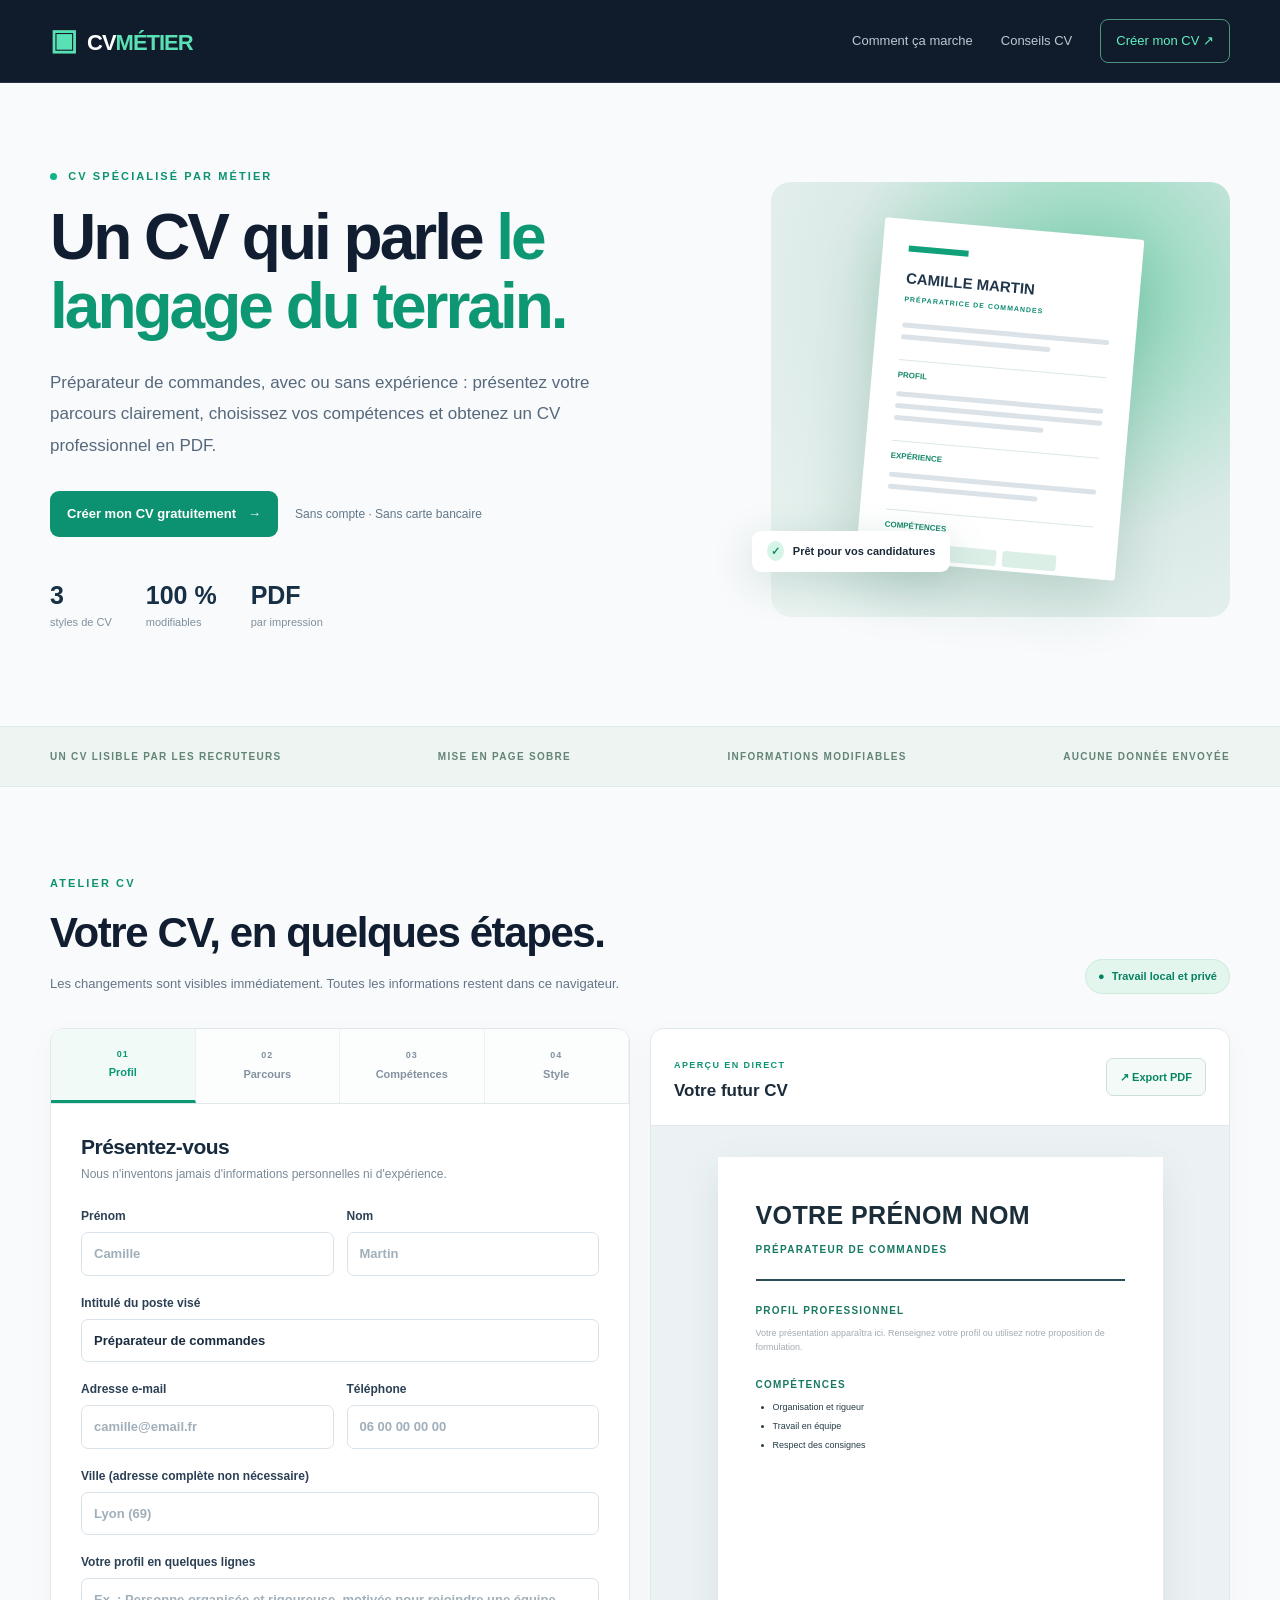
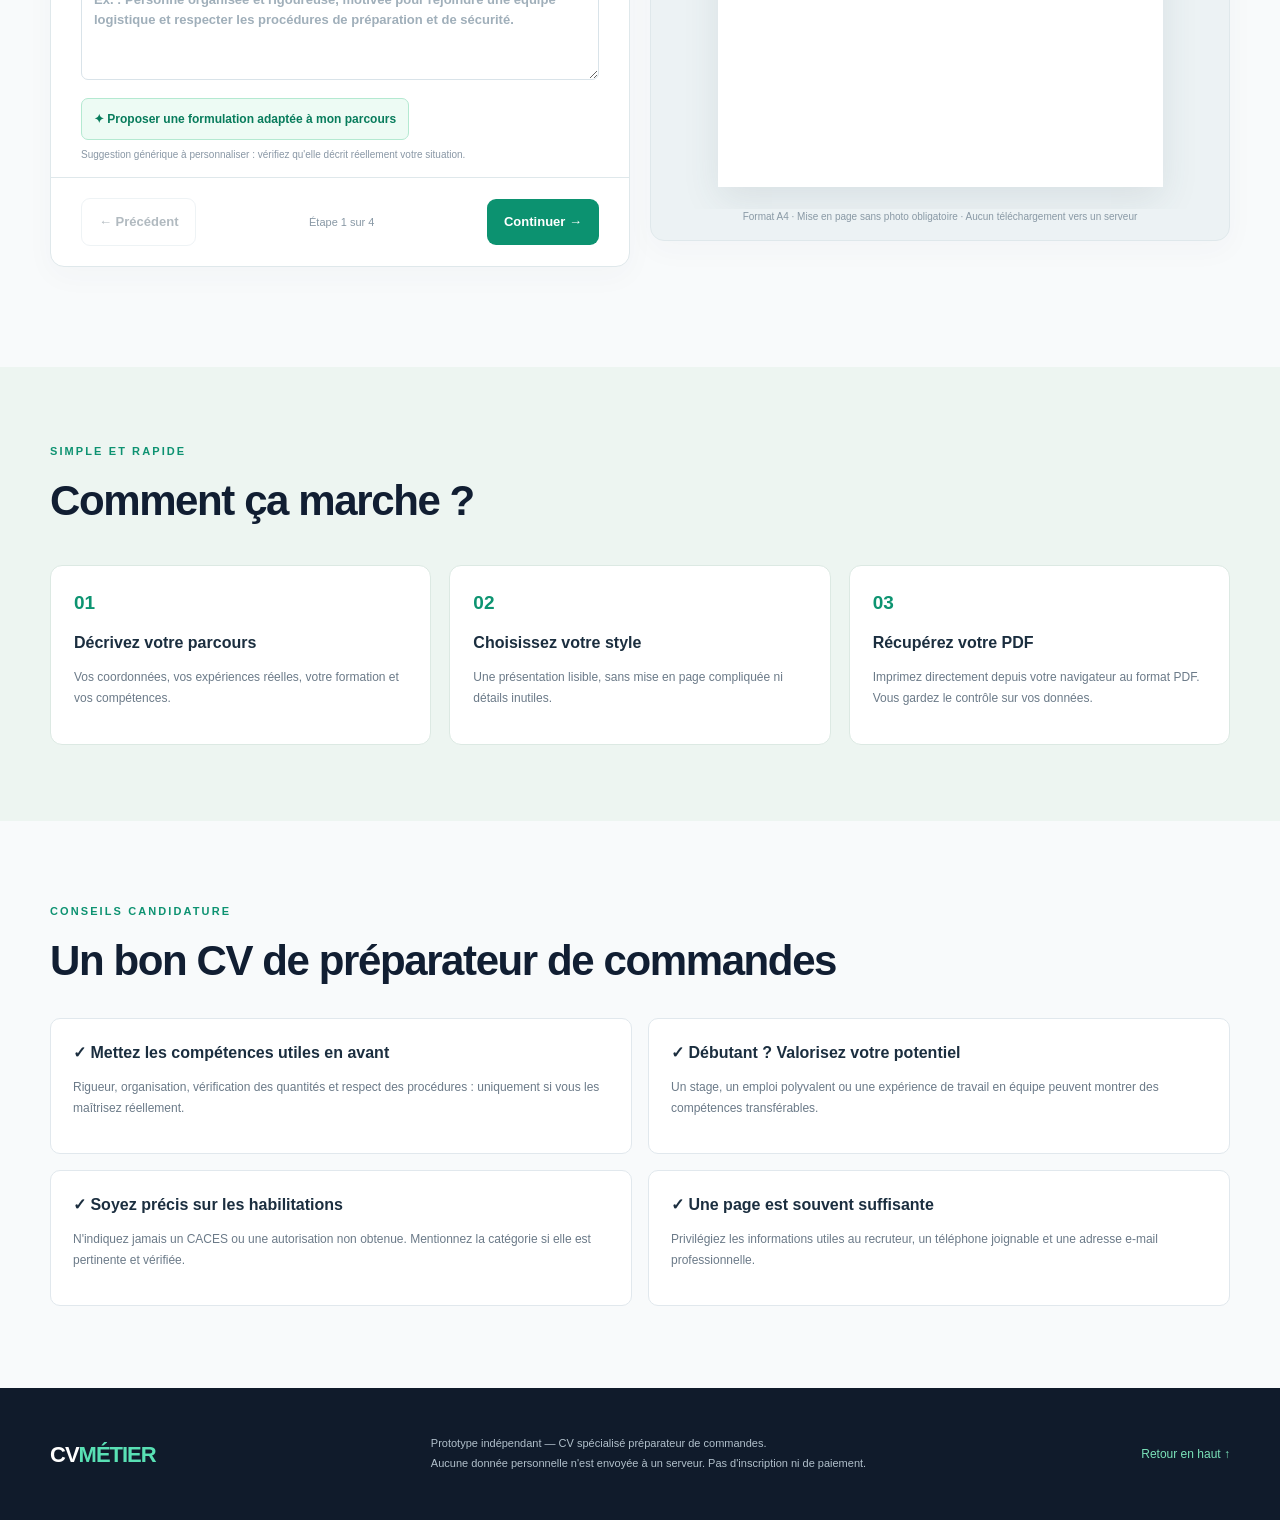
==== index.html @ 4ca2a1b6 "Add files via upload" ====
<!doctype html>
<html lang="fr">
<head>
  <meta charset="UTF-8" />
  <meta name="viewport" content="width=device-width, initial-scale=1" />
  <meta name="theme-color" content="#0b1423" />
  <meta name="description" content="CV MÉTIER : créez un CV de préparateur ou préparatrice de commandes, avec ou sans expérience, et exportez-le en PDF sans inscription." />
  <title>CV MÉTIER — CV préparateur de commandes gratuit</title>
  <link rel="stylesheet" href="./styles.css" />
  <script src="./app.js" defer></script>
</head>
<body>
  <a class="skip" href="#editeur">Aller au formulaire</a>
  <header class="header"><div class="shell header-inner"><a class="brand" href="#accueil"><span class="brand-symbol">▣</span>CV<span>MÉTIER</span></a><nav><a href="#comment">Comment ça marche</a><a href="#conseils">Conseils CV</a><a class="nav-action" href="#editeur">Créer mon CV <span aria-hidden="true">↗</span></a></nav></div></header>
  <main>
    <section class="hero shell" id="accueil"><div class="hero-copy"><div class="eyebrow"><span class="dot"></span> CV SPÉCIALISÉ PAR MÉTIER</div><h1>Un CV qui parle <em>le langage du terrain.</em></h1><p>Préparateur de commandes, avec ou sans expérience : présentez votre parcours clairement, choisissez vos compétences et obtenez un CV professionnel en PDF.</p><div class="hero-cta"><a class="primary-button" href="#editeur">Créer mon CV gratuitement <span aria-hidden="true">→</span></a><span>Sans compte · Sans carte bancaire</span></div><div class="hero-stats"><div><strong>3</strong><small>styles de CV</small></div><div><strong>100 %</strong><small>modifiables</small></div><div><strong>PDF</strong><small>par impression</small></div></div></div><div class="hero-preview" aria-hidden="true"><div class="mock-paper"><div class="mock-bar"></div><div class="mock-name">CAMILLE MARTIN</div><div class="mock-job">PRÉPARATRICE DE COMMANDES</div><div class="mock-line long"></div><div class="mock-line medium"></div><div class="mock-rule"></div><div class="mock-label">PROFIL</div><div class="mock-line long"></div><div class="mock-line long"></div><div class="mock-line medium"></div><div class="mock-rule"></div><div class="mock-label">EXPÉRIENCE</div><div class="mock-line long"></div><div class="mock-line medium"></div><div class="mock-rule"></div><div class="mock-label">COMPÉTENCES</div><div class="mock-chips"><i></i><i></i><i></i></div></div><span class="mock-floating"><span>✓</span> Prêt pour vos candidatures</span></div></section>
    <section class="proof"><div class="shell proof-inner"><span>UN CV LISIBLE PAR LES RECRUTEURS</span><span>MISE EN PAGE SOBRE</span><span>INFORMATIONS MODIFIABLES</span><span>AUCUNE DONNÉE ENVOYÉE</span></div></section>
    <section class="workspace shell" id="editeur"><div class="section-heading"><div><div class="eyebrow">ATELIER CV</div><h2>Votre CV, en quelques étapes.</h2><p>Les changements sont visibles immédiatement. Toutes les informations restent dans ce navigateur.</p></div><span class="privacy"><span>●</span> Travail local et privé</span></div>
      <div class="editor-grid"><div class="editor-pane">
        <div class="stepper" aria-label="Étapes du formulaire"><button class="step current" data-step="0" aria-current="step"><span>01</span>Profil</button><button class="step" data-step="1"><span>02</span>Parcours</button><button class="step" data-step="2"><span>03</span>Compétences</button><button class="step" data-step="3"><span>04</span>Style</button></div>
        <form id="cv-form" autocomplete="on">
          <div class="form-panel" data-panel="0"><div class="panel-title"><h3>Présentez-vous</h3><p>Nous n'inventons jamais d'informations personnelles ni d'expérience.</p></div><div class="input-row"><label>Prénom<input name="firstName" maxlength="55" autocomplete="given-name" placeholder="Camille" /></label><label>Nom<input name="lastName" maxlength="55" autocomplete="family-name" placeholder="Martin" /></label></div><label>Intitulé du poste visé<input name="jobTitle" maxlength="90" value="Préparateur de commandes" /></label><div class="input-row"><label>Adresse e-mail<input type="email" name="email" maxlength="110" autocomplete="email" placeholder="camille@email.fr" /></label><label>Téléphone<input type="tel" name="phone" maxlength="40" autocomplete="tel" placeholder="06 00 00 00 00" /></label></div><label>Ville (adresse complète non nécessaire)<input name="city" maxlength="90" autocomplete="address-level2" placeholder="Lyon (69)" /></label><label>Votre profil en quelques lignes<textarea name="summary" rows="4" maxlength="650" placeholder="Ex. : Personne organisée et rigoureuse, motivée pour rejoindre une équipe logistique et respecter les procédures de préparation et de sécurité."></textarea></label><button type="button" class="suggest" id="suggest-summary">✦ Proposer une formulation adaptée à mon parcours</button><small class="field-note">Suggestion générique à personnaliser : vérifiez qu'elle décrit réellement votre situation.</small></div>
          <div class="form-panel" data-panel="1" hidden><div class="panel-title"><h3>Votre expérience</h3><p>Vous débutez ? Indiquez une expérience transférable, un stage ou laissez ce champ vide.</p></div><div class="radio-card"><label><input type="radio" name="experienceLevel" value="beginner" checked/> Je débute dans la logistique</label><label><input type="radio" name="experienceLevel" value="experienced"/> J'ai déjà une expérience dans ce métier</label></div><label>Entreprise ou structure<input name="employer" maxlength="110" placeholder="Ex. : Entreprise, association, stage…" /></label><div class="input-row"><label>Poste occupé<input name="pastRole" maxlength="100" placeholder="Ex. : Employé polyvalent" /></label><label>Période<input name="period" maxlength="60" placeholder="Ex. : 2023 – 2025" /></label></div><label>Activités réellement réalisées<textarea name="tasks" rows="5" maxlength="800" placeholder="Une activité par ligne. Ex. : Préparer les colis et vérifier les quantités"></textarea></label><div class="tip"><strong>Conseil :</strong> utilisez des verbes d'action et indiquez seulement ce que vous avez réellement fait.</div><div class="separator"></div><h4>Formation</h4><label>Diplôme ou formation<input name="degree" maxlength="140" placeholder="Ex. : CAP Opérateur logistique" /></label><div class="input-row"><label>Établissement<input name="school" maxlength="120" placeholder="Ex. : Lycée professionnel" /></label><label>Année<input name="graduation" maxlength="40" placeholder="Ex. : 2024" /></label></div></div>
          <div class="form-panel" data-panel="2" hidden><div class="panel-title"><h3>Vos compétences</h3><p>Sélectionnez uniquement celles que vous maîtrisez. Évitez toute compétence ou habilitation non obtenue.</p></div><div id="skills" class="skill-grid"><label><input type="checkbox" value="Organisation et rigueur" checked/> Organisation et rigueur</label><label><input type="checkbox" value="Travail en équipe" checked/> Travail en équipe</label><label><input type="checkbox" value="Respect des consignes" checked/> Respect des consignes</label><label><input type="checkbox" value="Préparation de commandes"/> Préparation de commandes</label><label><input type="checkbox" value="Contrôle des quantités"/> Contrôle des quantités</label><label><input type="checkbox" value="Conditionnement et étiquetage"/> Conditionnement et étiquetage</label><label><input type="checkbox" value="Utilisation d'un terminal RF"/> Utilisation d'un terminal RF</label><label><input type="checkbox" value="Gestion des stocks"/> Gestion des stocks</label><label><input type="checkbox" value="Respect des règles de sécurité"/> Respect des règles de sécurité</label><label><input type="checkbox" value="CACES (si obtenu)"/> CACES (si obtenu)</label></div><label>Autres compétences personnelles<textarea name="otherSkills" rows="3" maxlength="320" placeholder="Une compétence par ligne, si elle est réellement maîtrisée"></textarea></label><div class="separator"></div><label>Informations complémentaires (facultatif)<textarea name="extras" rows="4" maxlength="450" placeholder="Ex. : Disponibilité, permis B, langues… uniquement si pertinent"></textarea></label></div>
          <div class="form-panel" data-panel="3" hidden><div class="panel-title"><h3>La dernière touche</h3><p>Choisissez un modèle et exportez le résultat. L'export PDF est gratuit dans cette version de lancement.</p></div><fieldset class="theme-picks"><legend>Modèle de CV</legend><label><input type="radio" name="theme" value="classic" checked/><span class="swatch classic"></span><span>Classique</span></label><label><input type="radio" name="theme" value="forest"/><span class="swatch forest"></span><span>Émeraude</span></label><label><input type="radio" name="theme" value="blue"/><span class="swatch blue"></span><span>Bleu pro</span></label></fieldset><div class="tip"><strong>Astuce :</strong> pour obtenir le PDF, sélectionnez « Enregistrer au format PDF » dans la fenêtre d'impression. Désactivez les en-têtes et pieds de page du navigateur si besoin.</div><button type="button" class="primary-button full" id="export">Télécharger / imprimer mon CV en PDF <span aria-hidden="true">↗</span></button><button type="button" class="secondary-button full" id="reset">Effacer toutes mes informations</button></div>
          <div class="form-actions"><button type="button" class="secondary-button" id="previous" disabled>← Précédent</button><span id="step-counter">Étape 1 sur 4</span><button type="button" class="primary-button" id="next">Continuer →</button></div>
        </form>
      </div>
      <div class="preview-pane"><div class="preview-header"><div><span class="preview-eyebrow">APERÇU EN DIRECT</span><h3>Votre futur CV</h3></div><button class="mini-button" id="print-top" type="button" aria-label="Imprimer le CV">↗ Export PDF</button></div><div class="paper-wrap"><article id="cv-preview" class="cv-paper theme-classic" aria-label="Aperçu de votre CV"><header class="cv-head"><h2 id="out-name">VOTRE PRÉNOM NOM</h2><p id="out-job">PRÉPARATEUR DE COMMANDES</p><p id="out-contact"></p></header><section class="cv-section" id="sec-summary"><h3>Profil professionnel</h3><p id="out-summary" class="placeholder-text">Votre présentation apparaîtra ici. Renseignez votre profil ou utilisez notre proposition de formulation.</p></section><section class="cv-section" id="sec-experience" hidden><h3>Expérience professionnelle</h3><h4 id="out-position"></h4><p class="cv-caption" id="out-period"></p><ul id="out-tasks"></ul></section><section class="cv-section" id="sec-education" hidden><h3>Formation</h3><h4 id="out-degree"></h4><p class="cv-caption" id="out-school"></p></section><section class="cv-section" id="sec-skills"><h3>Compétences</h3><ul class="skill-list" id="out-skills"></ul></section><section class="cv-section" id="sec-extras" hidden><h3>Informations complémentaires</h3><p id="out-extras"></p></section></article></div><p class="preview-note">Format A4 · Mise en page sans photo obligatoire · Aucun téléchargement vers un serveur</p></div>
      </div>
    </section>
    <section class="how-section" id="comment"><div class="shell"><div class="eyebrow">SIMPLE ET RAPIDE</div><h2>Comment ça marche ?</h2><div class="three"><div><span class="number">01</span><h3>Décrivez votre parcours</h3><p>Vos coordonnées, vos expériences réelles, votre formation et vos compétences.</p></div><div><span class="number">02</span><h3>Choisissez votre style</h3><p>Une présentation lisible, sans mise en page compliquée ni détails inutiles.</p></div><div><span class="number">03</span><h3>Récupérez votre PDF</h3><p>Imprimez directement depuis votre navigateur au format PDF. Vous gardez le contrôle sur vos données.</p></div></div></div></section>
    <section class="advice shell" id="conseils"><div class="eyebrow">CONSEILS CANDIDATURE</div><h2>Un bon CV de préparateur de commandes</h2><div class="advice-grid"><article><h3>✓ Mettez les compétences utiles en avant</h3><p>Rigueur, organisation, vérification des quantités et respect des procédures : uniquement si vous les maîtrisez réellement.</p></article><article><h3>✓ Débutant ? Valorisez votre potentiel</h3><p>Un stage, un emploi polyvalent ou une expérience de travail en équipe peuvent montrer des compétences transférables.</p></article><article><h3>✓ Soyez précis sur les habilitations</h3><p>N'indiquez jamais un CACES ou une autorisation non obtenue. Mentionnez la catégorie si elle est pertinente et vérifiée.</p></article><article><h3>✓ Une page est souvent suffisante</h3><p>Privilégiez les informations utiles au recruteur, un téléphone joignable et une adresse e-mail professionnelle.</p></article></div></section>
  </main>
  <footer class="footer"><div class="shell footer-inner"><span class="brand">CV<span>MÉTIER</span></span><p>Prototype indépendant — CV spécialisé préparateur de commandes.<br>Aucune donnée personnelle n'est envoyée à un serveur. Pas d'inscription ni de paiement.</p><a href="#accueil">Retour en haut ↑</a></div></footer>
  <div class="print-only" aria-hidden="true"></div>
</body>
</html>
---- styles.css ----
:root{font-family:Inter,"Segoe UI",Arial,sans-serif;color:#1b2a39;background:#f8fafb;line-height:1.5;--navy:#111e32;--green:#0d9271;--muted:#657688;--border:#dfe8eb}*{box-sizing:border-box}html{scroll-behavior:smooth}body{margin:0}button,input,textarea{font:inherit}button{cursor:pointer}a{color:inherit;text-decoration:none}button:focus-visible,input:focus-visible,textarea:focus-visible,a:focus-visible{outline:3px solid #44bd9c;outline-offset:3px}[hidden]{display:none!important}.shell{width:min(1180px,calc(100% - 42px));margin:auto}.skip{position:absolute;top:-70px;left:20px;background:#fff;color:#0b1423;padding:12px;z-index:9}.skip:focus{top:8px}.header{background:#101b2b;border-bottom:1px solid #273448;color:#fff}.header-inner{display:flex;justify-content:space-between;align-items:center;gap:24px;min-height:82px}.brand{font-size:22px;letter-spacing:-1px;font-weight:850;white-space:nowrap}.brand span:last-child{color:#59e0b4}.brand-symbol{font-size:29px;margin-right:11px;color:#59e0b4}.header nav{display:flex;align-items:center;gap:28px;color:#bec9d3;font-size:13px}.nav-action{border:1px solid #4e947f;border-radius:8px;color:#62f1c1!important;padding:11px 15px}.hero{display:grid;grid-template-columns:1.18fr .82fr;gap:60px;align-items:center;padding-top:85px;padding-bottom:95px}.eyebrow{color:var(--green);font-weight:800;font-size:11px;letter-spacing:2.1px}.dot{width:7px;height:7px;display:inline-block;background:#0eb589;border-radius:50%;margin-right:6px}.hero h1{font-size:clamp(42px,5vw,72px);line-height:1.09;letter-spacing:-3px;margin:18px 0 25px;color:#111e32}.hero h1 em{font-style:normal;color:#0d9772}.hero-copy>p{font-size:17px;color:#56697c;max-width:550px;line-height:1.85}.hero-cta{display:flex;gap:17px;align-items:center;margin:30px 0 40px;flex-wrap:wrap}.hero-cta>span{color:#62788a;font-size:12px}.primary-button,.secondary-button{border:0;border-radius:9px;padding:13px 17px;display:inline-flex;align-items:center;justify-content:center;gap:12px;font-size:13px;font-weight:750;min-height:45px}.primary-button{background:#0c9270;color:#fff}.primary-button:hover{background:#0a775c}.secondary-button{border:1px solid #d5e0e7;color:#344b5b;background:#fff}.hero-stats{display:flex;gap:34px}.hero-stats>div{display:flex;flex-direction:column;gap:0}.hero-stats strong{font-size:25px;color:#183045}.hero-stats small{color:#81909d;font-size:11px}.hero-preview{height:435px;display:grid;place-items:center;position:relative;border-radius:20px;background:radial-gradient(circle at 70% 25%,#83d5b5,#dbeae7 54%,#ebf4f1);overflow:visible}.mock-paper{background:#fff;width:260px;height:342px;box-shadow:0 20px 60px #16594230;border-radius:3px;padding:26px;transform:rotate(5deg)}.mock-bar{height:6px;width:60px;background:#10a17a;margin-bottom:16px}.mock-name{font-size:15px;font-weight:850;color:#20364b}.mock-job{font-size:7px;font-weight:800;letter-spacing:1px;color:#0b8b70;margin-top:4px;margin-bottom:18px}.mock-line{height:5px;background:#dbe3e8;border-radius:4px;margin:7px 0}.mock-line.long{width:100%}.mock-line.medium{width:72%}.mock-rule{height:1px;background:#dce6e9;margin:20px 0 9px}.mock-label{color:#168969;font-size:8px;font-weight:800;margin-bottom:10px}.mock-chips{display:flex;gap:6px}.mock-chips i{width:54px;height:16px;background:#dcefe7;border-radius:3px}.mock-floating{position:absolute;bottom:45px;left:-19px;background:#fff;padding:12px 15px;border-radius:9px;font-size:11px;font-weight:700;box-shadow:0 10px 40px #1d63562c}.mock-floating span{background:#d4f5e8;color:#138a69;border-radius:50%;padding:4px;margin-right:6px}.proof{background:#edf4f2;border-block:1px solid #e0eae6}.proof-inner{display:flex;flex-wrap:wrap;justify-content:space-between;gap:18px;padding-block:22px;color:#648476;font-size:10px;font-weight:750;letter-spacing:1.3px}.workspace{padding-top:88px;padding-bottom:100px}.section-heading{display:flex;justify-content:space-between;align-items:end;margin-bottom:34px;gap:18px}.section-heading h2,.how-section h2,.advice h2{font-size:clamp(30px,3.5vw,42px);letter-spacing:-1.4px;color:var(--navy);margin:10px 0}.section-heading p{font-size:13px;color:var(--muted);margin:0}.privacy{background:#e3f6ed;border:1px solid #ccebdc;color:#078261;padding:8px 12px;border-radius:24px;white-space:nowrap;font-size:11px;font-weight:700}.privacy span{margin-right:4px}.editor-grid{display:grid;grid-template-columns:1fr 1fr;gap:20px;align-items:start}.editor-pane,.preview-pane{border:1px solid var(--border);background:#fff;border-radius:14px;box-shadow:0 9px 30px #30445f08;overflow:hidden}.stepper{display:flex;border-bottom:1px solid var(--border);background:#fcfdfd}.step{flex:1;border:0;border-right:1px solid #eef0f3;background:transparent;padding:19px 4px;color:#8492a0;font-size:11px;font-weight:750}.step span{display:block;font-size:9px;letter-spacing:1px;margin-bottom:3px}.step.current{color:#0b9873;border-bottom:3px solid #0b9873;background:#f1faf7}.form-panel{padding:27px 30px 15px}.panel-title h3{font-size:21px;letter-spacing:-.5px;margin:0 0 3px;color:#182b3e}.panel-title p{margin:0 0 24px;color:#7c8a97;font-size:12px}.form-panel label:not(.theme-picks label):not(.radio-card label):not(.skill-grid label){display:flex;flex-direction:column;gap:7px;font-size:12px;font-weight:750;color:#2c4055;margin-bottom:18px}.form-panel input:not([type=radio]):not([type=checkbox]),.form-panel textarea{border:1px solid #d9e3e9;border-radius:7px;background:#fff;width:100%;padding:11px 12px;color:#1a2d40;font-size:13px;outline:none}.form-panel input:focus,.form-panel textarea:focus{border-color:#0da47a;box-shadow:0 0 0 3px #3bb89520}.form-panel input::placeholder,.form-panel textarea::placeholder{color:#a0afba}.input-row{display:grid;grid-template-columns:1fr 1fr;gap:13px}.suggest{border:1px solid #b4e9d1;color:#087c5c;background:#edfbf4;border-radius:7px;padding:11px 12px;font-size:12px;font-weight:750}.field-note{display:block;font-size:10px;color:#8997a5;margin-top:7px}.radio-card,.skill-grid{display:grid;gap:9px;margin-bottom:20px}.radio-card label,.skill-grid label{display:flex;gap:11px;align-items:center;border:1px solid #e4ebef;border-radius:8px;padding:11px;font-size:12px;color:#384d5e;cursor:pointer}.radio-card input,.skill-grid input{accent-color:#099877}.skill-grid{grid-template-columns:1fr 1fr}.tip{background:#edf8f4;padding:13px 14px;border-left:3px solid #169a74;border-radius:5px;font-size:12px;color:#356153;margin-block:16px}.separator{height:1px;background:#e5ecef;margin:21px 0}.form-panel h4{font-size:15px;margin:8px 0 18px}.theme-picks{border:none;padding:0;margin:0 0 25px;display:grid;grid-template-columns:repeat(3,1fr);gap:10px}.theme-picks legend{font-size:12px;font-weight:750;margin-bottom:13px}.theme-picks label{border:1px solid #dce6ed;padding:10px;border-radius:9px;text-align:center;font-size:11px;cursor:pointer}.theme-picks label input{display:block;margin:0 auto 9px;accent-color:#0a9875}.swatch{display:block;width:100%;height:50px;border-radius:5px;margin-bottom:7px}.swatch.classic{background:linear-gradient(90deg,#284050 12%,#f4f7f8 12%)}.swatch.forest{background:linear-gradient(90deg,#0c7d66 12%,#f6f9f6 12%)}.swatch.blue{background:linear-gradient(90deg,#3868a6 12%,#f6f9fb 12%)}.full{width:100%;margin-bottom:10px}.form-actions{display:flex;justify-content:space-between;gap:8px;align-items:center;padding:20px 30px;border-top:1px solid var(--border)}.form-actions #step-counter{font-size:11px;color:#8898a5}.form-actions button:disabled{opacity:.38;cursor:default}.preview-pane{position:sticky;top:15px;background:#ecf2f4}.preview-header{display:flex;align-items:center;justify-content:space-between;padding:22px 23px;background:white;border-bottom:1px solid #e2e9ed}.preview-eyebrow{font-size:9px;font-weight:800;letter-spacing:1.4px;color:#0d9473}.preview-header h3{font-size:17px;margin:3px 0 0}.mini-button{border:1px solid #cbdfd7;border-radius:7px;background:#f4faf7;color:#078663;font-size:11px;font-weight:750;padding:10px 13px}.paper-wrap{padding:31px 25px 22px;display:grid;place-items:center;overflow:auto}.cv-paper{background:#fff;color:#263b47;box-shadow:0 13px 35px #344b561a;aspect-ratio:210/297;width:100%;max-width:445px;padding:40px 38px;font-family:Arial,sans-serif;overflow:hidden;overflow-wrap:anywhere}.cv-head{padding-bottom:15px;border-bottom:2px solid #2b4b57}.cv-head h2{font-size:25px;letter-spacing:.4px;margin:0;color:#1b2d39;font-weight:800}.cv-head>p:first-of-type{font-size:10px;letter-spacing:1.3px;font-weight:750;color:#187962;margin:7px 0}.cv-head>p:last-of-type{font-size:9px;margin:6px 0 0;color:#62727c}.cv-section{margin-top:22px}.cv-section h3{text-transform:uppercase;font-size:10px;letter-spacing:1.2px;color:#187962;margin:0 0 9px;font-weight:800}.cv-section h4{font-size:10px;margin:0;color:#273b4b}.cv-section p,.cv-section li{font-size:9px;line-height:1.55;margin:5px 0;white-space:pre-line}.cv-section .placeholder-text{color:#a2acb2}.cv-section ul{margin:5px 0 0;padding-left:17px}.cv-section .cv-caption{color:#73818b;font-size:9px}.cv-paper.theme-forest .cv-head{border-color:#0b9470}.cv-paper.theme-forest .cv-head h2,.cv-paper.theme-forest .cv-section h3{color:#0b765b}.cv-paper.theme-blue .cv-head{border-color:#456eac}.cv-paper.theme-blue .cv-head h2,.cv-paper.theme-blue .cv-head>p:first-of-type,.cv-paper.theme-blue .cv-section h3{color:#37659f}.preview-note{font-size:10px;color:#8999a5;text-align:center;padding:0 15px 16px;margin:0}.how-section{background:#edf5f1;padding:76px 0}.three{display:grid;grid-template-columns:repeat(3,1fr);gap:18px;margin-top:33px}.three>div{background:white;border:1px solid #dce9e3;border-radius:12px;padding:23px}.number{font-weight:850;font-size:19px;color:#0d9471}.three h3,.advice h3{font-size:16px;color:#1b2e3f;margin:13px 0 6px}.three p,.advice p{font-size:12px;color:#6b7a88;line-height:1.75}.advice{padding-block:82px}.advice-grid{display:grid;grid-template-columns:1fr 1fr;gap:16px;margin-top:26px}.advice-grid article{border:1px solid #e1e8ed;background:white;padding:22px;border-radius:10px}.advice h3{margin-top:0}.footer{background:#101b2b;color:#b1c0cb;padding:35px 0}.footer-inner{display:flex;justify-content:space-between;gap:24px;align-items:center}.footer .brand{color:#fff}.footer p{font-size:11px;line-height:1.8}.footer a{font-size:12px;color:#7ae2b9}.print-only{display:none}@media(max-width:1000px){.hero{gap:30px}.hero-preview{height:380px}.hero h1{font-size:52px}.editor-grid{grid-template-columns:1fr}.preview-pane{position:relative;top:auto}.cv-paper{max-width:520px}}@media(max-width:690px){.shell{width:min(100% - 30px,1180px)}.header nav>a:not(.nav-action){display:none}.hero{grid-template-columns:1fr;padding-block:50px}.hero h1{font-size:42px;letter-spacing:-2px}.hero-preview{display:none}.hero-stats{gap:25px}.proof-inner{justify-content:center;text-align:center;font-size:9px}.section-heading{display:block}.privacy{display:inline-flex;margin-top:15px}.workspace{padding-block:60px}.form-panel{padding:22px 17px}.form-actions{padding:16px}.input-row,.skill-grid{grid-template-columns:1fr}.step{font-size:9px}.paper-wrap{padding:17px 10px}.cv-paper{padding:26px 25px}.cv-head h2{font-size:20px}.cv-section{margin-top:15px}.cv-section p,.cv-section li{font-size:8px}.three,.advice-grid{grid-template-columns:1fr}.footer-inner{display:block}.footer .brand{display:inline-block}.preview-header{padding:18px 14px}.theme-picks{gap:5px}}
/* Native print uses the full-sized A4 document, not the scaled web preview. */
@page{size:A4;margin:0}@media print{html,body{background:#fff!important;width:210mm!important;height:auto!important;padding:0!important;margin:0!important;-webkit-print-color-adjust:exact;print-color-adjust:exact}body>*:not(main){display:none!important}main>*:not(.workspace){display:none!important}.workspace{margin:0!important;width:210mm!important;max-width:210mm!important;padding:0!important}.section-heading,.editor-pane,.preview-header,.preview-note{display:none!important}.editor-grid,.preview-pane,.paper-wrap{display:block!important;border:0!important;box-shadow:none!important;background:#fff!important;padding:0!important;margin:0!important;width:210mm!important;max-width:210mm!important}.cv-paper{display:block!important;box-shadow:none!important;margin:0!important;max-width:none!important;width:210mm!important;min-height:297mm!important;height:auto!important;aspect-ratio:auto!important;padding:19mm 20mm!important;overflow:visible!important;break-after:avoid!important}.cv-head h2{font-size:23pt!important}.cv-head>p:first-of-type{font-size:11pt!important}.cv-head>p:last-of-type,.cv-section h4,.cv-section h3{font-size:10pt!important}.cv-section{margin-top:8mm!important;break-inside:avoid}.cv-section p,.cv-section li{font-size:9.5pt!important;line-height:1.5!important}.cv-section .cv-caption{font-size:9pt!important}.cv-section h3{margin-bottom:3mm!important}}
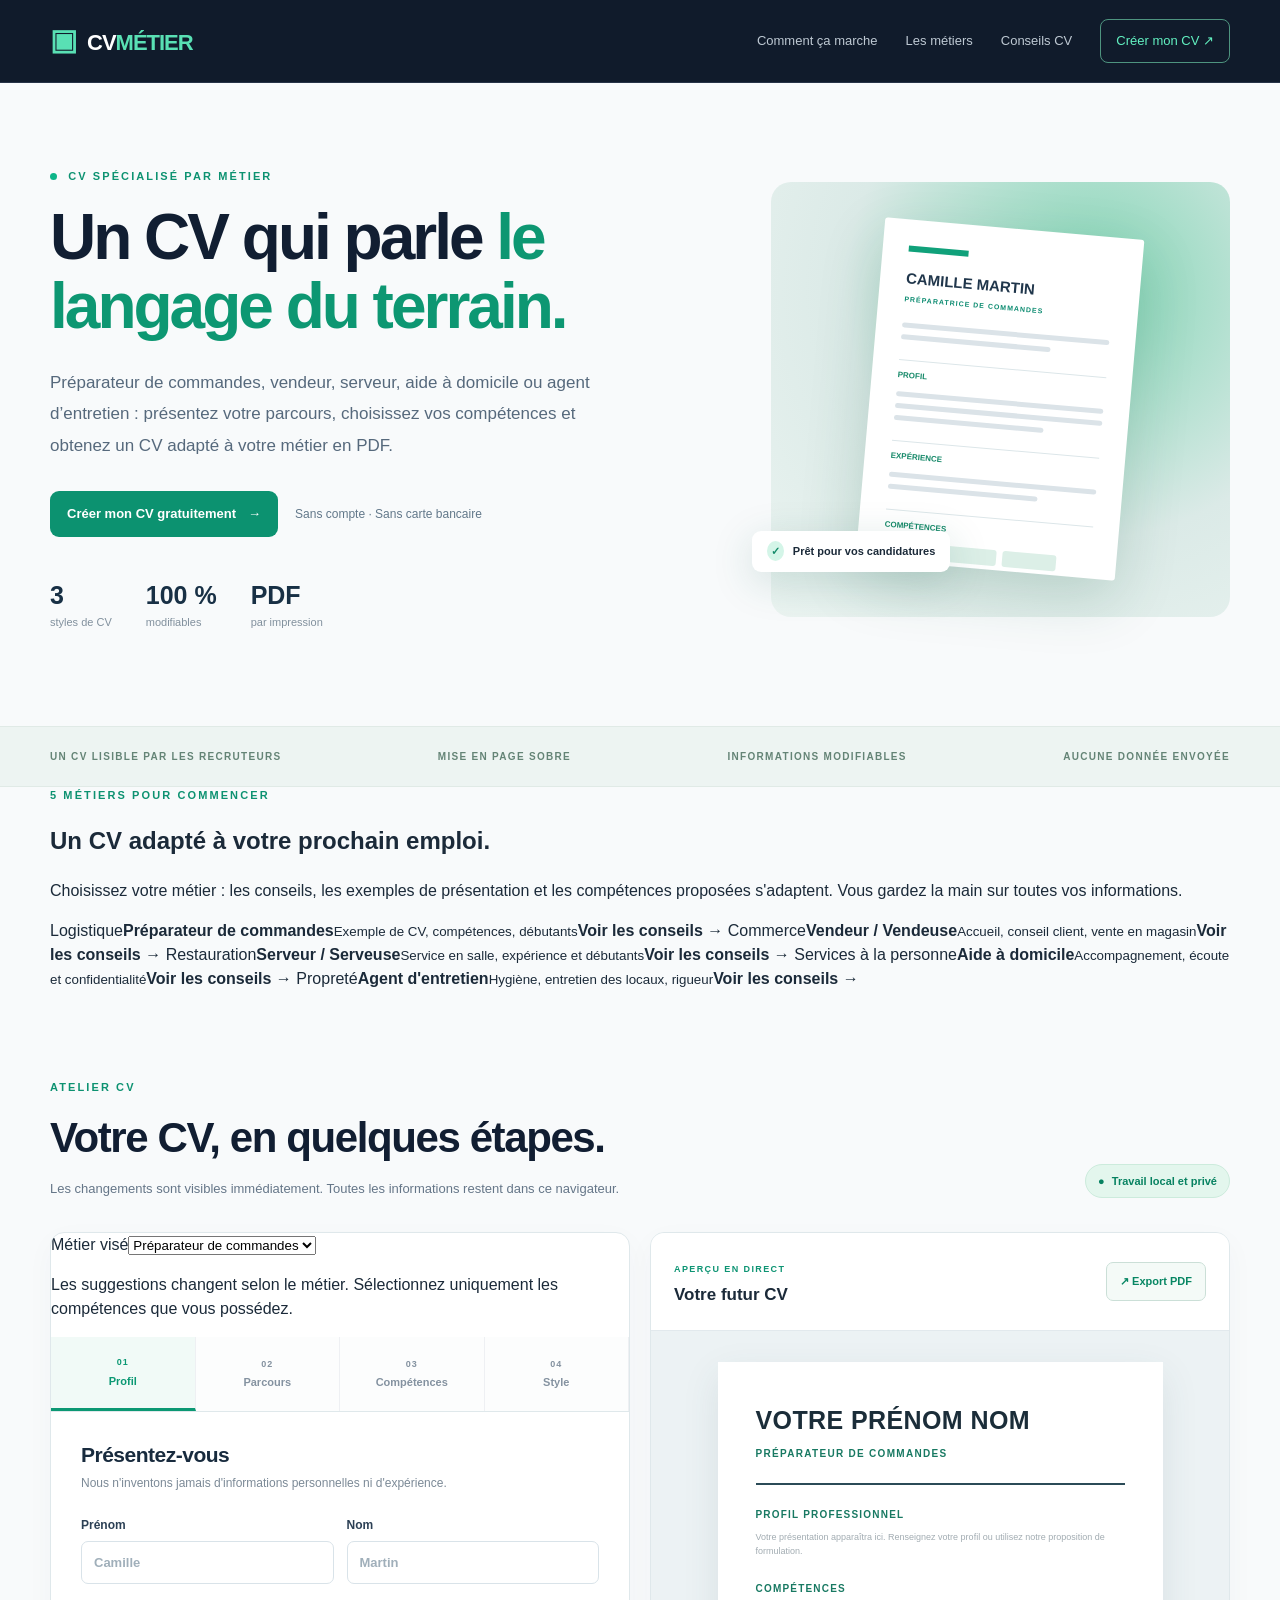
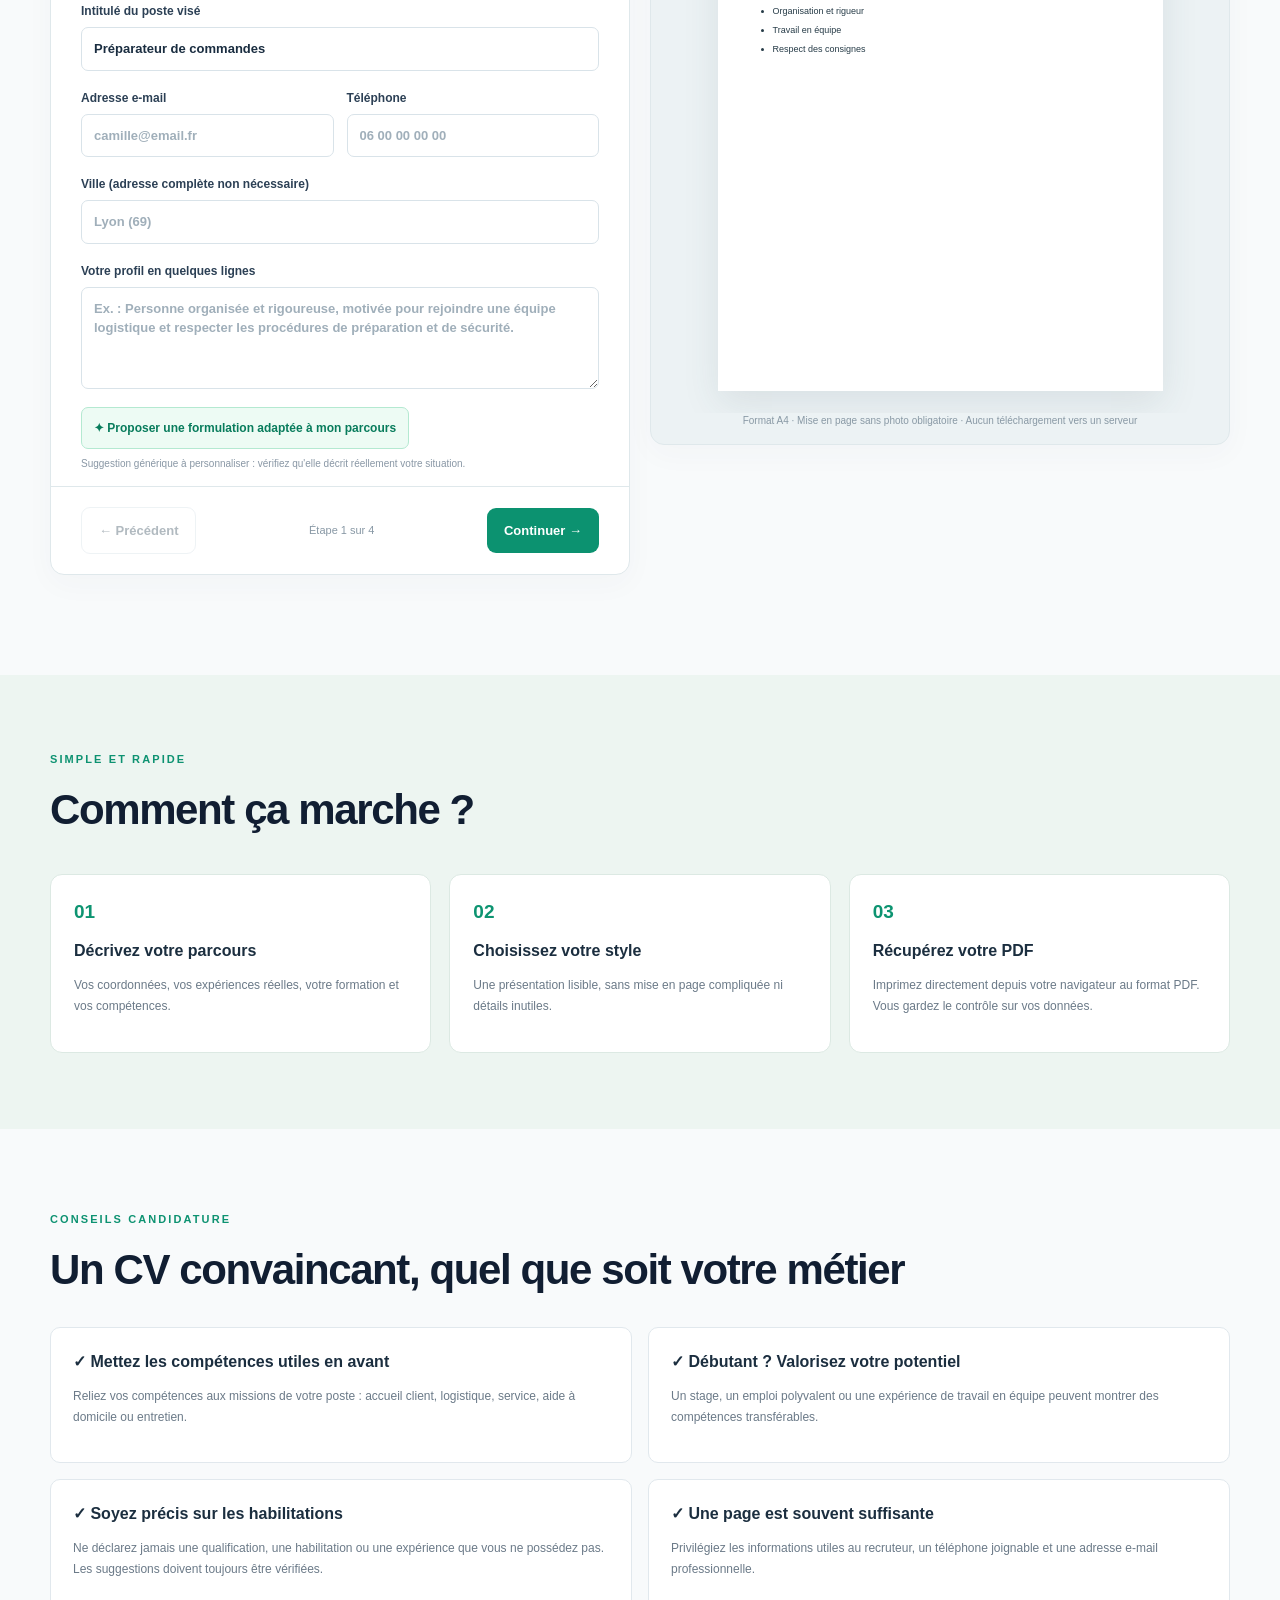
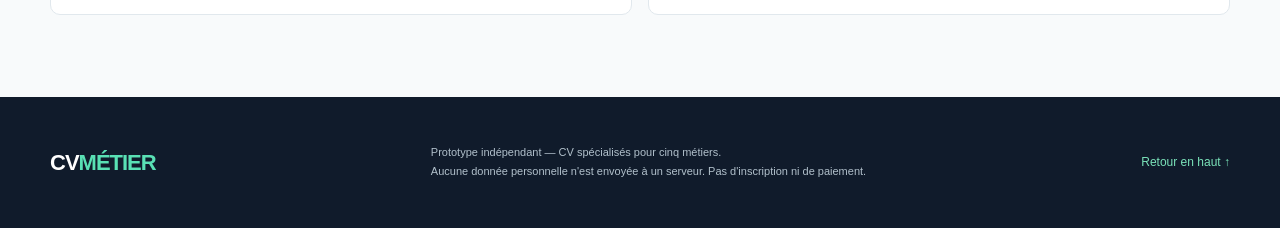
==== commit 7fc2eece: "Feature five career-specific CV pages and dropdown while preserving free PDF generator" ====
--- a/index.html
+++ b/index.html
@@ -4,20 +4,34 @@
   <meta charset="UTF-8" />
   <meta name="viewport" content="width=device-width, initial-scale=1" />
   <meta name="theme-color" content="#0b1423" />
-  <meta name="description" content="CV MÉTIER : créez un CV de préparateur ou préparatrice de commandes, avec ou sans expérience, et exportez-le en PDF sans inscription." />
-  <title>CV MÉTIER — CV préparateur de commandes gratuit</title>
+  <meta name="description" content="CV MÉTIER : créez gratuitement votre CV adapté à 5 métiers : préparateur de commandes, vendeur, serveur, aide à domicile ou agent d’entretien. Aperçu et export PDF." />
+  <link rel="canonical" href="https://cv-metier.pilou-bazillon.workers.dev/" />
+  <title>CV MÉTIER — Créer un CV gratuit adapté à votre métier</title>
   <link rel="stylesheet" href="./styles.css" />
+  <script src="./metiers.js" defer></script>
   <script src="./app.js" defer></script>
 </head>
 <body>
   <a class="skip" href="#editeur">Aller au formulaire</a>
-  <header class="header"><div class="shell header-inner"><a class="brand" href="#accueil"><span class="brand-symbol">▣</span>CV<span>MÉTIER</span></a><nav><a href="#comment">Comment ça marche</a><a href="#conseils">Conseils CV</a><a class="nav-action" href="#editeur">Créer mon CV <span aria-hidden="true">↗</span></a></nav></div></header>
+  <header class="header"><div class="shell header-inner"><a class="brand" href="#accueil"><span class="brand-symbol">▣</span>CV<span>MÉTIER</span></a><nav><a href="#comment">Comment ça marche</a><a href="#metiers">Les métiers</a><a href="#conseils">Conseils CV</a><a class="nav-action" href="#editeur">Créer mon CV <span aria-hidden="true">↗</span></a></nav></div></header>
   <main>
-    <section class="hero shell" id="accueil"><div class="hero-copy"><div class="eyebrow"><span class="dot"></span> CV SPÉCIALISÉ PAR MÉTIER</div><h1>Un CV qui parle <em>le langage du terrain.</em></h1><p>Préparateur de commandes, avec ou sans expérience : présentez votre parcours clairement, choisissez vos compétences et obtenez un CV professionnel en PDF.</p><div class="hero-cta"><a class="primary-button" href="#editeur">Créer mon CV gratuitement <span aria-hidden="true">→</span></a><span>Sans compte · Sans carte bancaire</span></div><div class="hero-stats"><div><strong>3</strong><small>styles de CV</small></div><div><strong>100 %</strong><small>modifiables</small></div><div><strong>PDF</strong><small>par impression</small></div></div></div><div class="hero-preview" aria-hidden="true"><div class="mock-paper"><div class="mock-bar"></div><div class="mock-name">CAMILLE MARTIN</div><div class="mock-job">PRÉPARATRICE DE COMMANDES</div><div class="mock-line long"></div><div class="mock-line medium"></div><div class="mock-rule"></div><div class="mock-label">PROFIL</div><div class="mock-line long"></div><div class="mock-line long"></div><div class="mock-line medium"></div><div class="mock-rule"></div><div class="mock-label">EXPÉRIENCE</div><div class="mock-line long"></div><div class="mock-line medium"></div><div class="mock-rule"></div><div class="mock-label">COMPÉTENCES</div><div class="mock-chips"><i></i><i></i><i></i></div></div><span class="mock-floating"><span>✓</span> Prêt pour vos candidatures</span></div></section>
+    <section class="hero shell" id="accueil"><div class="hero-copy"><div class="eyebrow"><span class="dot"></span> CV SPÉCIALISÉ PAR MÉTIER</div><h1>Un CV qui parle <em>le langage du terrain.</em></h1><p>Préparateur de commandes, vendeur, serveur, aide à domicile ou agent d’entretien : présentez votre parcours, choisissez vos compétences et obtenez un CV adapté à votre métier en PDF.</p><div class="hero-cta"><a class="primary-button" href="#editeur">Créer mon CV gratuitement <span aria-hidden="true">→</span></a><span>Sans compte · Sans carte bancaire</span></div><div class="hero-stats"><div><strong>3</strong><small>styles de CV</small></div><div><strong>100 %</strong><small>modifiables</small></div><div><strong>PDF</strong><small>par impression</small></div></div></div><div class="hero-preview" aria-hidden="true"><div class="mock-paper"><div class="mock-bar"></div><div class="mock-name">CAMILLE MARTIN</div><div class="mock-job">PRÉPARATRICE DE COMMANDES</div><div class="mock-line long"></div><div class="mock-line medium"></div><div class="mock-rule"></div><div class="mock-label">PROFIL</div><div class="mock-line long"></div><div class="mock-line long"></div><div class="mock-line medium"></div><div class="mock-rule"></div><div class="mock-label">EXPÉRIENCE</div><div class="mock-line long"></div><div class="mock-line medium"></div><div class="mock-rule"></div><div class="mock-label">COMPÉTENCES</div><div class="mock-chips"><i></i><i></i><i></i></div></div><span class="mock-floating"><span>✓</span> Prêt pour vos candidatures</span></div></section>
     <section class="proof"><div class="shell proof-inner"><span>UN CV LISIBLE PAR LES RECRUTEURS</span><span>MISE EN PAGE SOBRE</span><span>INFORMATIONS MODIFIABLES</span><span>AUCUNE DONNÉE ENVOYÉE</span></div></section>
-    <section class="workspace shell" id="editeur"><div class="section-heading"><div><div class="eyebrow">ATELIER CV</div><h2>Votre CV, en quelques étapes.</h2><p>Les changements sont visibles immédiatement. Toutes les informations restent dans ce navigateur.</p></div><span class="privacy"><span>●</span> Travail local et privé</span></div>
+    <section class="careers shell" id="metiers" aria-labelledby="career-heading">
+    <div class="eyebrow">5 MÉTIERS POUR COMMENCER</div>
+    <h2 id="career-heading">Un CV adapté à votre prochain emploi.</h2>
+    <p>Choisissez votre métier : les conseils, les exemples de présentation et les compétences proposées s'adaptent. Vous gardez la main sur toutes vos informations.</p>
+    <div class="career-grid">
+      <a class="career-card" href="/cv-preparateur-commandes/"><span>Logistique</span><strong>Préparateur de commandes</strong><small>Exemple de CV, compétences, débutants</small><b>Voir les conseils →</b></a>
+      <a class="career-card" href="/cv-vendeur/"><span>Commerce</span><strong>Vendeur / Vendeuse</strong><small>Accueil, conseil client, vente en magasin</small><b>Voir les conseils →</b></a>
+      <a class="career-card" href="/cv-serveur/"><span>Restauration</span><strong>Serveur / Serveuse</strong><small>Service en salle, expérience et débutants</small><b>Voir les conseils →</b></a>
+      <a class="career-card" href="/cv-aide-domicile/"><span>Services à la personne</span><strong>Aide à domicile</strong><small>Accompagnement, écoute et confidentialité</small><b>Voir les conseils →</b></a>
+      <a class="career-card" href="/cv-agent-entretien/"><span>Propreté</span><strong>Agent d'entretien</strong><small>Hygiène, entretien des locaux, rigueur</small><b>Voir les conseils →</b></a>
+    </div>
+  </section>
+  <section class="workspace shell" id="editeur"><div class="section-heading"><div><div class="eyebrow">ATELIER CV</div><h2>Votre CV, en quelques étapes.</h2><p>Les changements sont visibles immédiatement. Toutes les informations restent dans ce navigateur.</p></div><span class="privacy"><span>●</span> Travail local et privé</span></div>
       <div class="editor-grid"><div class="editor-pane">
-        <div class="stepper" aria-label="Étapes du formulaire"><button class="step current" data-step="0" aria-current="step"><span>01</span>Profil</button><button class="step" data-step="1"><span>02</span>Parcours</button><button class="step" data-step="2"><span>03</span>Compétences</button><button class="step" data-step="3"><span>04</span>Style</button></div>
+        <div class="job-picker"><label for="job-choice">Métier visé</label><select id="job-choice" aria-describedby="job-hint"><option value="preparateur-commandes">Préparateur de commandes</option><option value="vendeur">Vendeur / Vendeuse</option><option value="serveur">Serveur / Serveuse</option><option value="aide-domicile">Aide à domicile</option><option value="agent-entretien">Agent d’entretien</option></select><p id="job-hint">Les suggestions changent selon le métier. Sélectionnez uniquement les compétences que vous possédez.</p></div><div class="stepper" aria-label="Étapes du formulaire"><button class="step current" data-step="0" aria-current="step"><span>01</span>Profil</button><button class="step" data-step="1"><span>02</span>Parcours</button><button class="step" data-step="2"><span>03</span>Compétences</button><button class="step" data-step="3"><span>04</span>Style</button></div>
         <form id="cv-form" autocomplete="on">
           <div class="form-panel" data-panel="0"><div class="panel-title"><h3>Présentez-vous</h3><p>Nous n'inventons jamais d'informations personnelles ni d'expérience.</p></div><div class="input-row"><label>Prénom<input name="firstName" maxlength="55" autocomplete="given-name" placeholder="Camille" /></label><label>Nom<input name="lastName" maxlength="55" autocomplete="family-name" placeholder="Martin" /></label></div><label>Intitulé du poste visé<input name="jobTitle" maxlength="90" value="Préparateur de commandes" /></label><div class="input-row"><label>Adresse e-mail<input type="email" name="email" maxlength="110" autocomplete="email" placeholder="camille@email.fr" /></label><label>Téléphone<input type="tel" name="phone" maxlength="40" autocomplete="tel" placeholder="06 00 00 00 00" /></label></div><label>Ville (adresse complète non nécessaire)<input name="city" maxlength="90" autocomplete="address-level2" placeholder="Lyon (69)" /></label><label>Votre profil en quelques lignes<textarea name="summary" rows="4" maxlength="650" placeholder="Ex. : Personne organisée et rigoureuse, motivée pour rejoindre une équipe logistique et respecter les procédures de préparation et de sécurité."></textarea></label><button type="button" class="suggest" id="suggest-summary">✦ Proposer une formulation adaptée à mon parcours</button><small class="field-note">Suggestion générique à personnaliser : vérifiez qu'elle décrit réellement votre situation.</small></div>
           <div class="form-panel" data-panel="1" hidden><div class="panel-title"><h3>Votre expérience</h3><p>Vous débutez ? Indiquez une expérience transférable, un stage ou laissez ce champ vide.</p></div><div class="radio-card"><label><input type="radio" name="experienceLevel" value="beginner" checked/> Je débute dans la logistique</label><label><input type="radio" name="experienceLevel" value="experienced"/> J'ai déjà une expérience dans ce métier</label></div><label>Entreprise ou structure<input name="employer" maxlength="110" placeholder="Ex. : Entreprise, association, stage…" /></label><div class="input-row"><label>Poste occupé<input name="pastRole" maxlength="100" placeholder="Ex. : Employé polyvalent" /></label><label>Période<input name="period" maxlength="60" placeholder="Ex. : 2023 – 2025" /></label></div><label>Activités réellement réalisées<textarea name="tasks" rows="5" maxlength="800" placeholder="Une activité par ligne. Ex. : Préparer les colis et vérifier les quantités"></textarea></label><div class="tip"><strong>Conseil :</strong> utilisez des verbes d'action et indiquez seulement ce que vous avez réellement fait.</div><div class="separator"></div><h4>Formation</h4><label>Diplôme ou formation<input name="degree" maxlength="140" placeholder="Ex. : CAP Opérateur logistique" /></label><div class="input-row"><label>Établissement<input name="school" maxlength="120" placeholder="Ex. : Lycée professionnel" /></label><label>Année<input name="graduation" maxlength="40" placeholder="Ex. : 2024" /></label></div></div>
@@ -30,9 +44,9 @@
       </div>
     </section>
     <section class="how-section" id="comment"><div class="shell"><div class="eyebrow">SIMPLE ET RAPIDE</div><h2>Comment ça marche ?</h2><div class="three"><div><span class="number">01</span><h3>Décrivez votre parcours</h3><p>Vos coordonnées, vos expériences réelles, votre formation et vos compétences.</p></div><div><span class="number">02</span><h3>Choisissez votre style</h3><p>Une présentation lisible, sans mise en page compliquée ni détails inutiles.</p></div><div><span class="number">03</span><h3>Récupérez votre PDF</h3><p>Imprimez directement depuis votre navigateur au format PDF. Vous gardez le contrôle sur vos données.</p></div></div></div></section>
-    <section class="advice shell" id="conseils"><div class="eyebrow">CONSEILS CANDIDATURE</div><h2>Un bon CV de préparateur de commandes</h2><div class="advice-grid"><article><h3>✓ Mettez les compétences utiles en avant</h3><p>Rigueur, organisation, vérification des quantités et respect des procédures : uniquement si vous les maîtrisez réellement.</p></article><article><h3>✓ Débutant ? Valorisez votre potentiel</h3><p>Un stage, un emploi polyvalent ou une expérience de travail en équipe peuvent montrer des compétences transférables.</p></article><article><h3>✓ Soyez précis sur les habilitations</h3><p>N'indiquez jamais un CACES ou une autorisation non obtenue. Mentionnez la catégorie si elle est pertinente et vérifiée.</p></article><article><h3>✓ Une page est souvent suffisante</h3><p>Privilégiez les informations utiles au recruteur, un téléphone joignable et une adresse e-mail professionnelle.</p></article></div></section>
+    <section class="advice shell" id="conseils"><div class="eyebrow">CONSEILS CANDIDATURE</div><h2>Un CV convaincant, quel que soit votre métier</h2><div class="advice-grid"><article><h3>✓ Mettez les compétences utiles en avant</h3><p>Reliez vos compétences aux missions de votre poste : accueil client, logistique, service, aide à domicile ou entretien.</p></article><article><h3>✓ Débutant ? Valorisez votre potentiel</h3><p>Un stage, un emploi polyvalent ou une expérience de travail en équipe peuvent montrer des compétences transférables.</p></article><article><h3>✓ Soyez précis sur les habilitations</h3><p>Ne déclarez jamais une qualification, une habilitation ou une expérience que vous ne possédez pas. Les suggestions doivent toujours être vérifiées.</p></article><article><h3>✓ Une page est souvent suffisante</h3><p>Privilégiez les informations utiles au recruteur, un téléphone joignable et une adresse e-mail professionnelle.</p></article></div></section>
   </main>
-  <footer class="footer"><div class="shell footer-inner"><span class="brand">CV<span>MÉTIER</span></span><p>Prototype indépendant — CV spécialisé préparateur de commandes.<br>Aucune donnée personnelle n'est envoyée à un serveur. Pas d'inscription ni de paiement.</p><a href="#accueil">Retour en haut ↑</a></div></footer>
+  <footer class="footer"><div class="shell footer-inner"><span class="brand">CV<span>MÉTIER</span></span><p>Prototype indépendant — CV spécialisés pour cinq métiers.<br>Aucune donnée personnelle n'est envoyée à un serveur. Pas d'inscription ni de paiement.</p><a href="#accueil">Retour en haut ↑</a></div></footer>
   <div class="print-only" aria-hidden="true"></div>
 </body>
 </html>
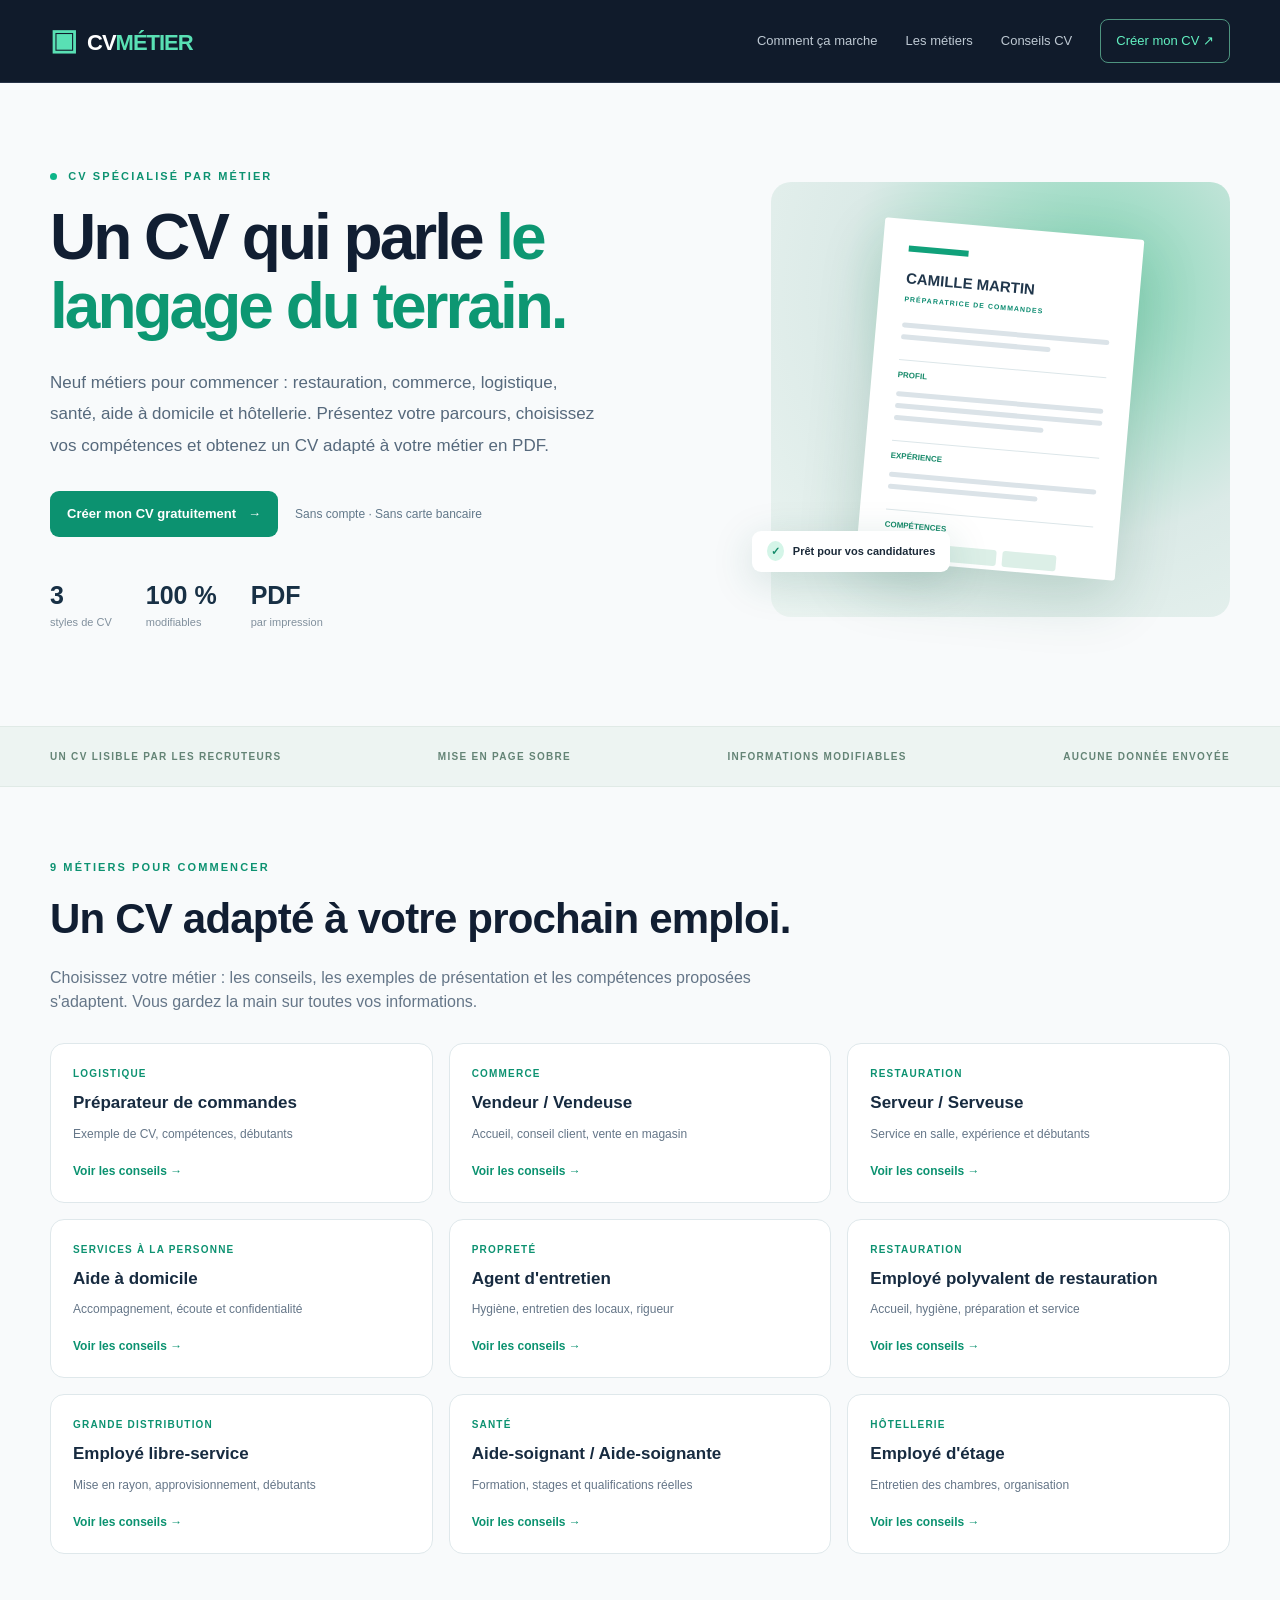
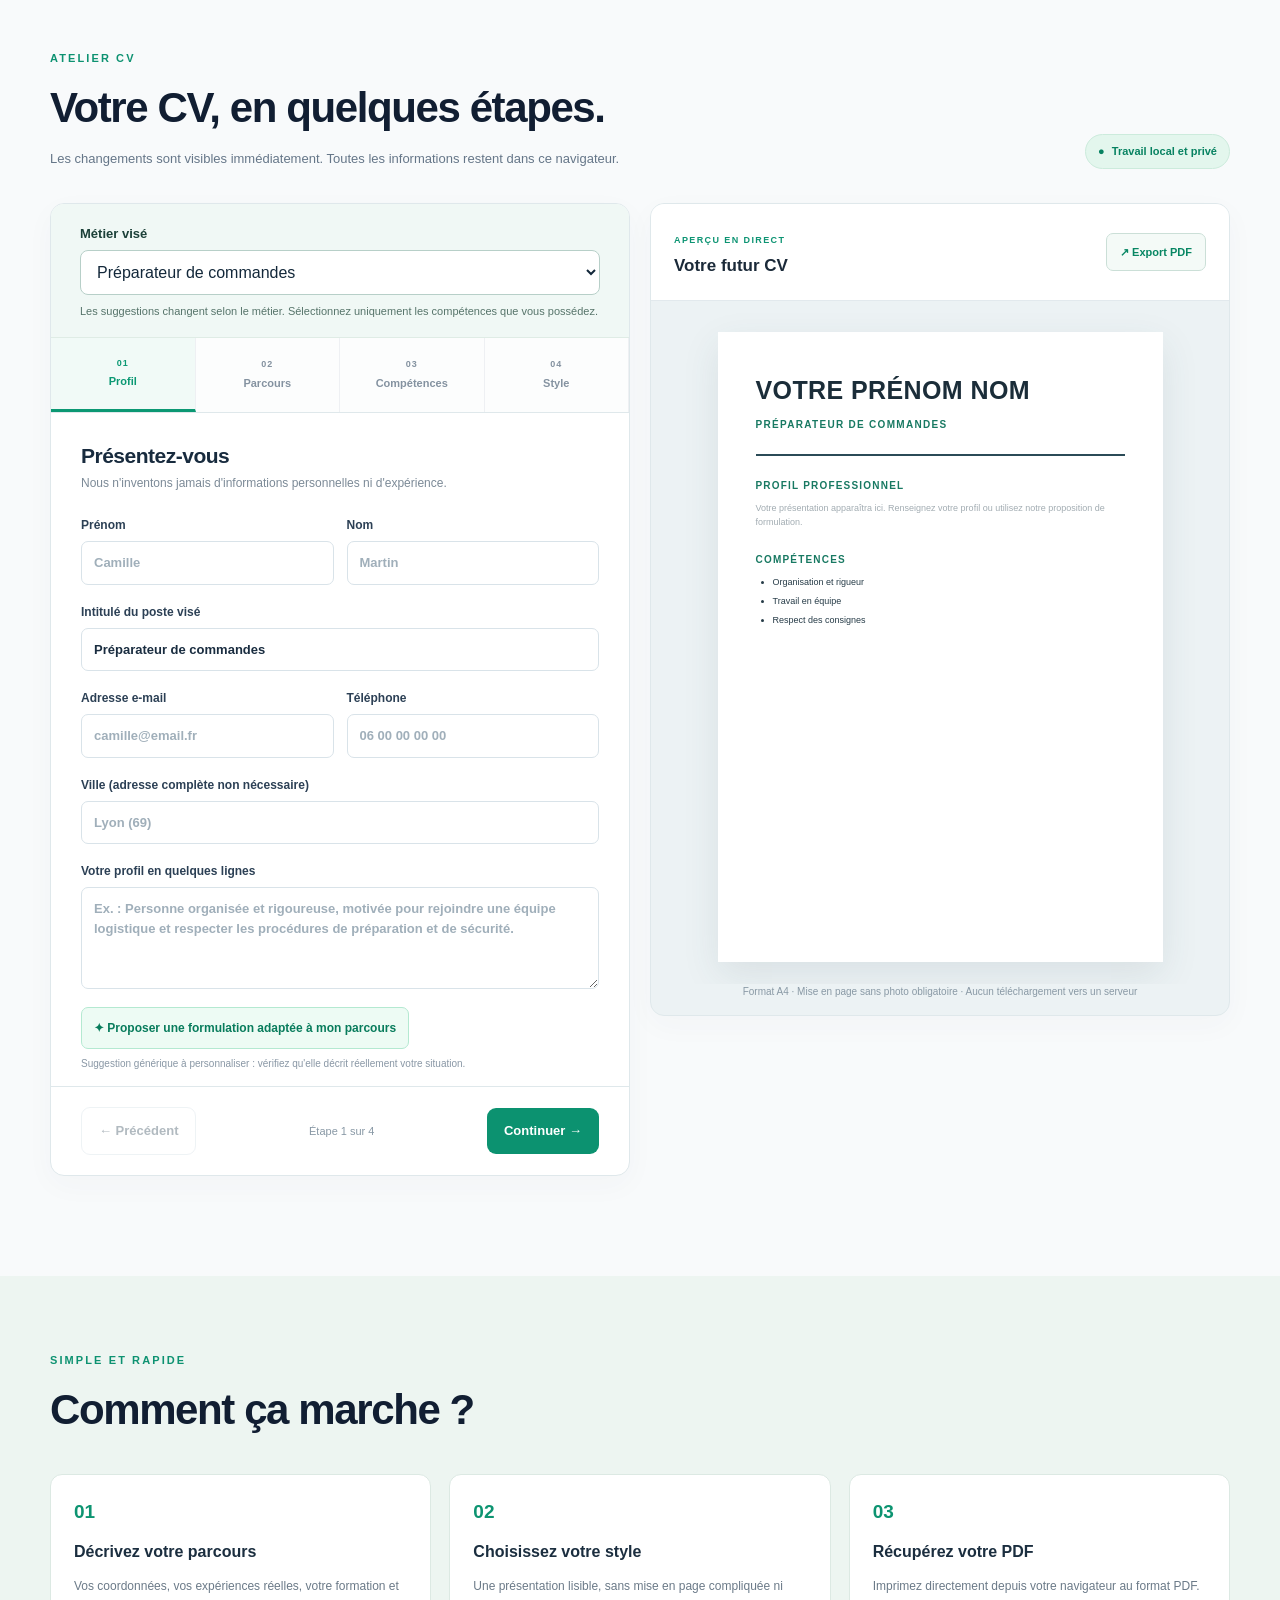
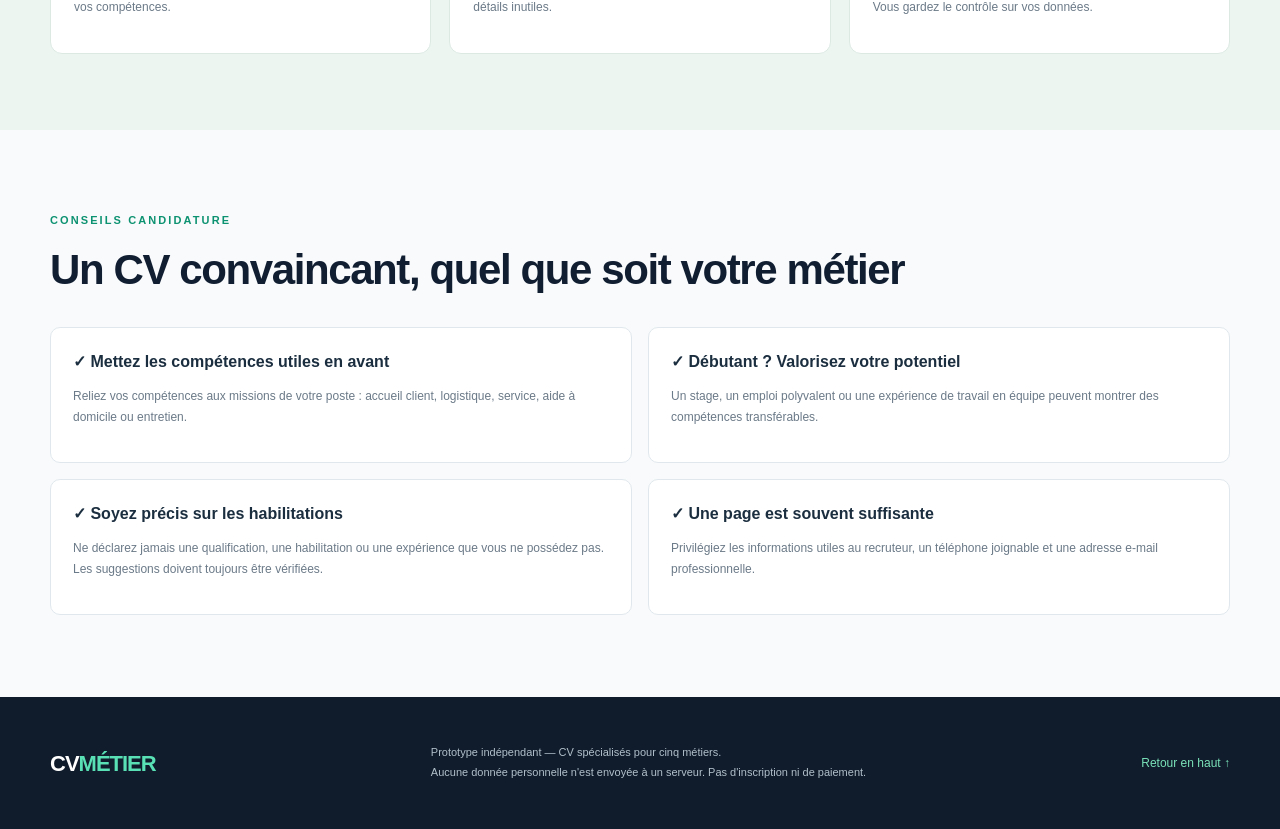
==== commit b87d2282: "Expand CV MÉTIER homepage and job picker from 5 to 9 career pathways" ====
--- a/index.html
+++ b/index.html
@@ -4,7 +4,7 @@
   <meta charset="UTF-8" />
   <meta name="viewport" content="width=device-width, initial-scale=1" />
   <meta name="theme-color" content="#0b1423" />
-  <meta name="description" content="CV MÉTIER : créez gratuitement votre CV adapté à 5 métiers : préparateur de commandes, vendeur, serveur, aide à domicile ou agent d’entretien. Aperçu et export PDF." />
+  <meta name="description" content="CV MÉTIER : créez gratuitement votre CV adapté à 9 métiers dont la restauration, la vente, la logistique, les soins et l’hôtellerie. Aperçu et export PDF." />
   <link rel="canonical" href="https://cv-metier.pilou-bazillon.workers.dev/" />
   <title>CV MÉTIER — Créer un CV gratuit adapté à votre métier</title>
   <link rel="stylesheet" href="./styles.css" />
@@ -15,10 +15,10 @@
   <a class="skip" href="#editeur">Aller au formulaire</a>
   <header class="header"><div class="shell header-inner"><a class="brand" href="#accueil"><span class="brand-symbol">▣</span>CV<span>MÉTIER</span></a><nav><a href="#comment">Comment ça marche</a><a href="#metiers">Les métiers</a><a href="#conseils">Conseils CV</a><a class="nav-action" href="#editeur">Créer mon CV <span aria-hidden="true">↗</span></a></nav></div></header>
   <main>
-    <section class="hero shell" id="accueil"><div class="hero-copy"><div class="eyebrow"><span class="dot"></span> CV SPÉCIALISÉ PAR MÉTIER</div><h1>Un CV qui parle <em>le langage du terrain.</em></h1><p>Préparateur de commandes, vendeur, serveur, aide à domicile ou agent d’entretien : présentez votre parcours, choisissez vos compétences et obtenez un CV adapté à votre métier en PDF.</p><div class="hero-cta"><a class="primary-button" href="#editeur">Créer mon CV gratuitement <span aria-hidden="true">→</span></a><span>Sans compte · Sans carte bancaire</span></div><div class="hero-stats"><div><strong>3</strong><small>styles de CV</small></div><div><strong>100 %</strong><small>modifiables</small></div><div><strong>PDF</strong><small>par impression</small></div></div></div><div class="hero-preview" aria-hidden="true"><div class="mock-paper"><div class="mock-bar"></div><div class="mock-name">CAMILLE MARTIN</div><div class="mock-job">PRÉPARATRICE DE COMMANDES</div><div class="mock-line long"></div><div class="mock-line medium"></div><div class="mock-rule"></div><div class="mock-label">PROFIL</div><div class="mock-line long"></div><div class="mock-line long"></div><div class="mock-line medium"></div><div class="mock-rule"></div><div class="mock-label">EXPÉRIENCE</div><div class="mock-line long"></div><div class="mock-line medium"></div><div class="mock-rule"></div><div class="mock-label">COMPÉTENCES</div><div class="mock-chips"><i></i><i></i><i></i></div></div><span class="mock-floating"><span>✓</span> Prêt pour vos candidatures</span></div></section>
+    <section class="hero shell" id="accueil"><div class="hero-copy"><div class="eyebrow"><span class="dot"></span> CV SPÉCIALISÉ PAR MÉTIER</div><h1>Un CV qui parle <em>le langage du terrain.</em></h1><p>Neuf métiers pour commencer : restauration, commerce, logistique, santé, aide à domicile et hôtellerie. Présentez votre parcours, choisissez vos compétences et obtenez un CV adapté à votre métier en PDF.</p><div class="hero-cta"><a class="primary-button" href="#editeur">Créer mon CV gratuitement <span aria-hidden="true">→</span></a><span>Sans compte · Sans carte bancaire</span></div><div class="hero-stats"><div><strong>3</strong><small>styles de CV</small></div><div><strong>100 %</strong><small>modifiables</small></div><div><strong>PDF</strong><small>par impression</small></div></div></div><div class="hero-preview" aria-hidden="true"><div class="mock-paper"><div class="mock-bar"></div><div class="mock-name">CAMILLE MARTIN</div><div class="mock-job">PRÉPARATRICE DE COMMANDES</div><div class="mock-line long"></div><div class="mock-line medium"></div><div class="mock-rule"></div><div class="mock-label">PROFIL</div><div class="mock-line long"></div><div class="mock-line long"></div><div class="mock-line medium"></div><div class="mock-rule"></div><div class="mock-label">EXPÉRIENCE</div><div class="mock-line long"></div><div class="mock-line medium"></div><div class="mock-rule"></div><div class="mock-label">COMPÉTENCES</div><div class="mock-chips"><i></i><i></i><i></i></div></div><span class="mock-floating"><span>✓</span> Prêt pour vos candidatures</span></div></section>
     <section class="proof"><div class="shell proof-inner"><span>UN CV LISIBLE PAR LES RECRUTEURS</span><span>MISE EN PAGE SOBRE</span><span>INFORMATIONS MODIFIABLES</span><span>AUCUNE DONNÉE ENVOYÉE</span></div></section>
     <section class="careers shell" id="metiers" aria-labelledby="career-heading">
-    <div class="eyebrow">5 MÉTIERS POUR COMMENCER</div>
+    <div class="eyebrow">9 MÉTIERS POUR COMMENCER</div>
     <h2 id="career-heading">Un CV adapté à votre prochain emploi.</h2>
     <p>Choisissez votre métier : les conseils, les exemples de présentation et les compétences proposées s'adaptent. Vous gardez la main sur toutes vos informations.</p>
     <div class="career-grid">
@@ -27,11 +27,15 @@
       <a class="career-card" href="/cv-serveur/"><span>Restauration</span><strong>Serveur / Serveuse</strong><small>Service en salle, expérience et débutants</small><b>Voir les conseils →</b></a>
       <a class="career-card" href="/cv-aide-domicile/"><span>Services à la personne</span><strong>Aide à domicile</strong><small>Accompagnement, écoute et confidentialité</small><b>Voir les conseils →</b></a>
       <a class="career-card" href="/cv-agent-entretien/"><span>Propreté</span><strong>Agent d'entretien</strong><small>Hygiène, entretien des locaux, rigueur</small><b>Voir les conseils →</b></a>
+      <a class="career-card" href="/cv-employe-polyvalent-restauration/"><span>Restauration</span><strong>Employé polyvalent de restauration</strong><small>Accueil, hygiène, préparation et service</small><b>Voir les conseils →</b></a>
+      <a class="career-card" href="/cv-employe-libre-service/"><span>Grande distribution</span><strong>Employé libre-service</strong><small>Mise en rayon, approvisionnement, débutants</small><b>Voir les conseils →</b></a>
+      <a class="career-card" href="/cv-aide-soignant/"><span>Santé</span><strong>Aide-soignant / Aide-soignante</strong><small>Formation, stages et qualifications réelles</small><b>Voir les conseils →</b></a>
+      <a class="career-card" href="/cv-employe-etage/"><span>Hôtellerie</span><strong>Employé d'étage</strong><small>Entretien des chambres, organisation</small><b>Voir les conseils →</b></a>
     </div>
   </section>
   <section class="workspace shell" id="editeur"><div class="section-heading"><div><div class="eyebrow">ATELIER CV</div><h2>Votre CV, en quelques étapes.</h2><p>Les changements sont visibles immédiatement. Toutes les informations restent dans ce navigateur.</p></div><span class="privacy"><span>●</span> Travail local et privé</span></div>
       <div class="editor-grid"><div class="editor-pane">
-        <div class="job-picker"><label for="job-choice">Métier visé</label><select id="job-choice" aria-describedby="job-hint"><option value="preparateur-commandes">Préparateur de commandes</option><option value="vendeur">Vendeur / Vendeuse</option><option value="serveur">Serveur / Serveuse</option><option value="aide-domicile">Aide à domicile</option><option value="agent-entretien">Agent d’entretien</option></select><p id="job-hint">Les suggestions changent selon le métier. Sélectionnez uniquement les compétences que vous possédez.</p></div><div class="stepper" aria-label="Étapes du formulaire"><button class="step current" data-step="0" aria-current="step"><span>01</span>Profil</button><button class="step" data-step="1"><span>02</span>Parcours</button><button class="step" data-step="2"><span>03</span>Compétences</button><button class="step" data-step="3"><span>04</span>Style</button></div>
+        <div class="job-picker"><label for="job-choice">Métier visé</label><select id="job-choice" aria-describedby="job-hint"><option value="preparateur-commandes">Préparateur de commandes</option><option value="vendeur">Vendeur / Vendeuse</option><option value="serveur">Serveur / Serveuse</option><option value="aide-domicile">Aide à domicile</option><option value="agent-entretien">Agent d’entretien</option><option value="employe-restauration">Employé polyvalent de restauration</option><option value="employe-libre-service">Employé libre-service / Mise en rayon</option><option value="aide-soignant">Aide-soignant / Aide-soignante</option><option value="employe-etage">Employé d'étage / Femme ou valet de chambre</option></select><p id="job-hint">Les suggestions changent selon le métier. Sélectionnez uniquement les compétences que vous possédez.</p></div><div class="stepper" aria-label="Étapes du formulaire"><button class="step current" data-step="0" aria-current="step"><span>01</span>Profil</button><button class="step" data-step="1"><span>02</span>Parcours</button><button class="step" data-step="2"><span>03</span>Compétences</button><button class="step" data-step="3"><span>04</span>Style</button></div>
         <form id="cv-form" autocomplete="on">
           <div class="form-panel" data-panel="0"><div class="panel-title"><h3>Présentez-vous</h3><p>Nous n'inventons jamais d'informations personnelles ni d'expérience.</p></div><div class="input-row"><label>Prénom<input name="firstName" maxlength="55" autocomplete="given-name" placeholder="Camille" /></label><label>Nom<input name="lastName" maxlength="55" autocomplete="family-name" placeholder="Martin" /></label></div><label>Intitulé du poste visé<input name="jobTitle" maxlength="90" value="Préparateur de commandes" /></label><div class="input-row"><label>Adresse e-mail<input type="email" name="email" maxlength="110" autocomplete="email" placeholder="camille@email.fr" /></label><label>Téléphone<input type="tel" name="phone" maxlength="40" autocomplete="tel" placeholder="06 00 00 00 00" /></label></div><label>Ville (adresse complète non nécessaire)<input name="city" maxlength="90" autocomplete="address-level2" placeholder="Lyon (69)" /></label><label>Votre profil en quelques lignes<textarea name="summary" rows="4" maxlength="650" placeholder="Ex. : Personne organisée et rigoureuse, motivée pour rejoindre une équipe logistique et respecter les procédures de préparation et de sécurité."></textarea></label><button type="button" class="suggest" id="suggest-summary">✦ Proposer une formulation adaptée à mon parcours</button><small class="field-note">Suggestion générique à personnaliser : vérifiez qu'elle décrit réellement votre situation.</small></div>
           <div class="form-panel" data-panel="1" hidden><div class="panel-title"><h3>Votre expérience</h3><p>Vous débutez ? Indiquez une expérience transférable, un stage ou laissez ce champ vide.</p></div><div class="radio-card"><label><input type="radio" name="experienceLevel" value="beginner" checked/> Je débute dans la logistique</label><label><input type="radio" name="experienceLevel" value="experienced"/> J'ai déjà une expérience dans ce métier</label></div><label>Entreprise ou structure<input name="employer" maxlength="110" placeholder="Ex. : Entreprise, association, stage…" /></label><div class="input-row"><label>Poste occupé<input name="pastRole" maxlength="100" placeholder="Ex. : Employé polyvalent" /></label><label>Période<input name="period" maxlength="60" placeholder="Ex. : 2023 – 2025" /></label></div><label>Activités réellement réalisées<textarea name="tasks" rows="5" maxlength="800" placeholder="Une activité par ligne. Ex. : Préparer les colis et vérifier les quantités"></textarea></label><div class="tip"><strong>Conseil :</strong> utilisez des verbes d'action et indiquez seulement ce que vous avez réellement fait.</div><div class="separator"></div><h4>Formation</h4><label>Diplôme ou formation<input name="degree" maxlength="140" placeholder="Ex. : CAP Opérateur logistique" /></label><div class="input-row"><label>Établissement<input name="school" maxlength="120" placeholder="Ex. : Lycée professionnel" /></label><label>Année<input name="graduation" maxlength="40" placeholder="Ex. : 2024" /></label></div></div>
--- a/styles.css
+++ b/styles.css
@@ -1,3 +1,33 @@
 :root{font-family:Inter,"Segoe UI",Arial,sans-serif;color:#1b2a39;background:#f8fafb;line-height:1.5;--navy:#111e32;--green:#0d9271;--muted:#657688;--border:#dfe8eb}*{box-sizing:border-box}html{scroll-behavior:smooth}body{margin:0}button,input,textarea{font:inherit}button{cursor:pointer}a{color:inherit;text-decoration:none}button:focus-visible,input:focus-visible,textarea:focus-visible,a:focus-visible{outline:3px solid #44bd9c;outline-offset:3px}[hidden]{display:none!important}.shell{width:min(1180px,calc(100% - 42px));margin:auto}.skip{position:absolute;top:-70px;left:20px;background:#fff;color:#0b1423;padding:12px;z-index:9}.skip:focus{top:8px}.header{background:#101b2b;border-bottom:1px solid #273448;color:#fff}.header-inner{display:flex;justify-content:space-between;align-items:center;gap:24px;min-height:82px}.brand{font-size:22px;letter-spacing:-1px;font-weight:850;white-space:nowrap}.brand span:last-child{color:#59e0b4}.brand-symbol{font-size:29px;margin-right:11px;color:#59e0b4}.header nav{display:flex;align-items:center;gap:28px;color:#bec9d3;font-size:13px}.nav-action{border:1px solid #4e947f;border-radius:8px;color:#62f1c1!important;padding:11px 15px}.hero{display:grid;grid-template-columns:1.18fr .82fr;gap:60px;align-items:center;padding-top:85px;padding-bottom:95px}.eyebrow{color:var(--green);font-weight:800;font-size:11px;letter-spacing:2.1px}.dot{width:7px;height:7px;display:inline-block;background:#0eb589;border-radius:50%;margin-right:6px}.hero h1{font-size:clamp(42px,5vw,72px);line-height:1.09;letter-spacing:-3px;margin:18px 0 25px;color:#111e32}.hero h1 em{font-style:normal;color:#0d9772}.hero-copy>p{font-size:17px;color:#56697c;max-width:550px;line-height:1.85}.hero-cta{display:flex;gap:17px;align-items:center;margin:30px 0 40px;flex-wrap:wrap}.hero-cta>span{color:#62788a;font-size:12px}.primary-button,.secondary-button{border:0;border-radius:9px;padding:13px 17px;display:inline-flex;align-items:center;justify-content:center;gap:12px;font-size:13px;font-weight:750;min-height:45px}.primary-button{background:#0c9270;color:#fff}.primary-button:hover{background:#0a775c}.secondary-button{border:1px solid #d5e0e7;color:#344b5b;background:#fff}.hero-stats{display:flex;gap:34px}.hero-stats>div{display:flex;flex-direction:column;gap:0}.hero-stats strong{font-size:25px;color:#183045}.hero-stats small{color:#81909d;font-size:11px}.hero-preview{height:435px;display:grid;place-items:center;position:relative;border-radius:20px;background:radial-gradient(circle at 70% 25%,#83d5b5,#dbeae7 54%,#ebf4f1);overflow:visible}.mock-paper{background:#fff;width:260px;height:342px;box-shadow:0 20px 60px #16594230;border-radius:3px;padding:26px;transform:rotate(5deg)}.mock-bar{height:6px;width:60px;background:#10a17a;margin-bottom:16px}.mock-name{font-size:15px;font-weight:850;color:#20364b}.mock-job{font-size:7px;font-weight:800;letter-spacing:1px;color:#0b8b70;margin-top:4px;margin-bottom:18px}.mock-line{height:5px;background:#dbe3e8;border-radius:4px;margin:7px 0}.mock-line.long{width:100%}.mock-line.medium{width:72%}.mock-rule{height:1px;background:#dce6e9;margin:20px 0 9px}.mock-label{color:#168969;font-size:8px;font-weight:800;margin-bottom:10px}.mock-chips{display:flex;gap:6px}.mock-chips i{width:54px;height:16px;background:#dcefe7;border-radius:3px}.mock-floating{position:absolute;bottom:45px;left:-19px;background:#fff;padding:12px 15px;border-radius:9px;font-size:11px;font-weight:700;box-shadow:0 10px 40px #1d63562c}.mock-floating span{background:#d4f5e8;color:#138a69;border-radius:50%;padding:4px;margin-right:6px}.proof{background:#edf4f2;border-block:1px solid #e0eae6}.proof-inner{display:flex;flex-wrap:wrap;justify-content:space-between;gap:18px;padding-block:22px;color:#648476;font-size:10px;font-weight:750;letter-spacing:1.3px}.workspace{padding-top:88px;padding-bottom:100px}.section-heading{display:flex;justify-content:space-between;align-items:end;margin-bottom:34px;gap:18px}.section-heading h2,.how-section h2,.advice h2{font-size:clamp(30px,3.5vw,42px);letter-spacing:-1.4px;color:var(--navy);margin:10px 0}.section-heading p{font-size:13px;color:var(--muted);margin:0}.privacy{background:#e3f6ed;border:1px solid #ccebdc;color:#078261;padding:8px 12px;border-radius:24px;white-space:nowrap;font-size:11px;font-weight:700}.privacy span{margin-right:4px}.editor-grid{display:grid;grid-template-columns:1fr 1fr;gap:20px;align-items:start}.editor-pane,.preview-pane{border:1px solid var(--border);background:#fff;border-radius:14px;box-shadow:0 9px 30px #30445f08;overflow:hidden}.stepper{display:flex;border-bottom:1px solid var(--border);background:#fcfdfd}.step{flex:1;border:0;border-right:1px solid #eef0f3;background:transparent;padding:19px 4px;color:#8492a0;font-size:11px;font-weight:750}.step span{display:block;font-size:9px;letter-spacing:1px;margin-bottom:3px}.step.current{color:#0b9873;border-bottom:3px solid #0b9873;background:#f1faf7}.form-panel{padding:27px 30px 15px}.panel-title h3{font-size:21px;letter-spacing:-.5px;margin:0 0 3px;color:#182b3e}.panel-title p{margin:0 0 24px;color:#7c8a97;font-size:12px}.form-panel label:not(.theme-picks label):not(.radio-card label):not(.skill-grid label){display:flex;flex-direction:column;gap:7px;font-size:12px;font-weight:750;color:#2c4055;margin-bottom:18px}.form-panel input:not([type=radio]):not([type=checkbox]),.form-panel textarea{border:1px solid #d9e3e9;border-radius:7px;background:#fff;width:100%;padding:11px 12px;color:#1a2d40;font-size:13px;outline:none}.form-panel input:focus,.form-panel textarea:focus{border-color:#0da47a;box-shadow:0 0 0 3px #3bb89520}.form-panel input::placeholder,.form-panel textarea::placeholder{color:#a0afba}.input-row{display:grid;grid-template-columns:1fr 1fr;gap:13px}.suggest{border:1px solid #b4e9d1;color:#087c5c;background:#edfbf4;border-radius:7px;padding:11px 12px;font-size:12px;font-weight:750}.field-note{display:block;font-size:10px;color:#8997a5;margin-top:7px}.radio-card,.skill-grid{display:grid;gap:9px;margin-bottom:20px}.radio-card label,.skill-grid label{display:flex;gap:11px;align-items:center;border:1px solid #e4ebef;border-radius:8px;padding:11px;font-size:12px;color:#384d5e;cursor:pointer}.radio-card input,.skill-grid input{accent-color:#099877}.skill-grid{grid-template-columns:1fr 1fr}.tip{background:#edf8f4;padding:13px 14px;border-left:3px solid #169a74;border-radius:5px;font-size:12px;color:#356153;margin-block:16px}.separator{height:1px;background:#e5ecef;margin:21px 0}.form-panel h4{font-size:15px;margin:8px 0 18px}.theme-picks{border:none;padding:0;margin:0 0 25px;display:grid;grid-template-columns:repeat(3,1fr);gap:10px}.theme-picks legend{font-size:12px;font-weight:750;margin-bottom:13px}.theme-picks label{border:1px solid #dce6ed;padding:10px;border-radius:9px;text-align:center;font-size:11px;cursor:pointer}.theme-picks label input{display:block;margin:0 auto 9px;accent-color:#0a9875}.swatch{display:block;width:100%;height:50px;border-radius:5px;margin-bottom:7px}.swatch.classic{background:linear-gradient(90deg,#284050 12%,#f4f7f8 12%)}.swatch.forest{background:linear-gradient(90deg,#0c7d66 12%,#f6f9f6 12%)}.swatch.blue{background:linear-gradient(90deg,#3868a6 12%,#f6f9fb 12%)}.full{width:100%;margin-bottom:10px}.form-actions{display:flex;justify-content:space-between;gap:8px;align-items:center;padding:20px 30px;border-top:1px solid var(--border)}.form-actions #step-counter{font-size:11px;color:#8898a5}.form-actions button:disabled{opacity:.38;cursor:default}.preview-pane{position:sticky;top:15px;background:#ecf2f4}.preview-header{display:flex;align-items:center;justify-content:space-between;padding:22px 23px;background:white;border-bottom:1px solid #e2e9ed}.preview-eyebrow{font-size:9px;font-weight:800;letter-spacing:1.4px;color:#0d9473}.preview-header h3{font-size:17px;margin:3px 0 0}.mini-button{border:1px solid #cbdfd7;border-radius:7px;background:#f4faf7;color:#078663;font-size:11px;font-weight:750;padding:10px 13px}.paper-wrap{padding:31px 25px 22px;display:grid;place-items:center;overflow:auto}.cv-paper{background:#fff;color:#263b47;box-shadow:0 13px 35px #344b561a;aspect-ratio:210/297;width:100%;max-width:445px;padding:40px 38px;font-family:Arial,sans-serif;overflow:hidden;overflow-wrap:anywhere}.cv-head{padding-bottom:15px;border-bottom:2px solid #2b4b57}.cv-head h2{font-size:25px;letter-spacing:.4px;margin:0;color:#1b2d39;font-weight:800}.cv-head>p:first-of-type{font-size:10px;letter-spacing:1.3px;font-weight:750;color:#187962;margin:7px 0}.cv-head>p:last-of-type{font-size:9px;margin:6px 0 0;color:#62727c}.cv-section{margin-top:22px}.cv-section h3{text-transform:uppercase;font-size:10px;letter-spacing:1.2px;color:#187962;margin:0 0 9px;font-weight:800}.cv-section h4{font-size:10px;margin:0;color:#273b4b}.cv-section p,.cv-section li{font-size:9px;line-height:1.55;margin:5px 0;white-space:pre-line}.cv-section .placeholder-text{color:#a2acb2}.cv-section ul{margin:5px 0 0;padding-left:17px}.cv-section .cv-caption{color:#73818b;font-size:9px}.cv-paper.theme-forest .cv-head{border-color:#0b9470}.cv-paper.theme-forest .cv-head h2,.cv-paper.theme-forest .cv-section h3{color:#0b765b}.cv-paper.theme-blue .cv-head{border-color:#456eac}.cv-paper.theme-blue .cv-head h2,.cv-paper.theme-blue .cv-head>p:first-of-type,.cv-paper.theme-blue .cv-section h3{color:#37659f}.preview-note{font-size:10px;color:#8999a5;text-align:center;padding:0 15px 16px;margin:0}.how-section{background:#edf5f1;padding:76px 0}.three{display:grid;grid-template-columns:repeat(3,1fr);gap:18px;margin-top:33px}.three>div{background:white;border:1px solid #dce9e3;border-radius:12px;padding:23px}.number{font-weight:850;font-size:19px;color:#0d9471}.three h3,.advice h3{font-size:16px;color:#1b2e3f;margin:13px 0 6px}.three p,.advice p{font-size:12px;color:#6b7a88;line-height:1.75}.advice{padding-block:82px}.advice-grid{display:grid;grid-template-columns:1fr 1fr;gap:16px;margin-top:26px}.advice-grid article{border:1px solid #e1e8ed;background:white;padding:22px;border-radius:10px}.advice h3{margin-top:0}.footer{background:#101b2b;color:#b1c0cb;padding:35px 0}.footer-inner{display:flex;justify-content:space-between;gap:24px;align-items:center}.footer .brand{color:#fff}.footer p{font-size:11px;line-height:1.8}.footer a{font-size:12px;color:#7ae2b9}.print-only{display:none}@media(max-width:1000px){.hero{gap:30px}.hero-preview{height:380px}.hero h1{font-size:52px}.editor-grid{grid-template-columns:1fr}.preview-pane{position:relative;top:auto}.cv-paper{max-width:520px}}@media(max-width:690px){.shell{width:min(100% - 30px,1180px)}.header nav>a:not(.nav-action){display:none}.hero{grid-template-columns:1fr;padding-block:50px}.hero h1{font-size:42px;letter-spacing:-2px}.hero-preview{display:none}.hero-stats{gap:25px}.proof-inner{justify-content:center;text-align:center;font-size:9px}.section-heading{display:block}.privacy{display:inline-flex;margin-top:15px}.workspace{padding-block:60px}.form-panel{padding:22px 17px}.form-actions{padding:16px}.input-row,.skill-grid{grid-template-columns:1fr}.step{font-size:9px}.paper-wrap{padding:17px 10px}.cv-paper{padding:26px 25px}.cv-head h2{font-size:20px}.cv-section{margin-top:15px}.cv-section p,.cv-section li{font-size:8px}.three,.advice-grid{grid-template-columns:1fr}.footer-inner{display:block}.footer .brand{display:inline-block}.preview-header{padding:18px 14px}.theme-picks{gap:5px}}
 /* Native print uses the full-sized A4 document, not the scaled web preview. */
 @page{size:A4;margin:0}@media print{html,body{background:#fff!important;width:210mm!important;height:auto!important;padding:0!important;margin:0!important;-webkit-print-color-adjust:exact;print-color-adjust:exact}body>*:not(main){display:none!important}main>*:not(.workspace){display:none!important}.workspace{margin:0!important;width:210mm!important;max-width:210mm!important;padding:0!important}.section-heading,.editor-pane,.preview-header,.preview-note{display:none!important}.editor-grid,.preview-pane,.paper-wrap{display:block!important;border:0!important;box-shadow:none!important;background:#fff!important;padding:0!important;margin:0!important;width:210mm!important;max-width:210mm!important}.cv-paper{display:block!important;box-shadow:none!important;margin:0!important;max-width:none!important;width:210mm!important;min-height:297mm!important;height:auto!important;aspect-ratio:auto!important;padding:19mm 20mm!important;overflow:visible!important;break-after:avoid!important}.cv-head h2{font-size:23pt!important}.cv-head>p:first-of-type{font-size:11pt!important}.cv-head>p:last-of-type,.cv-section h4,.cv-section h3{font-size:10pt!important}.cv-section{margin-top:8mm!important;break-inside:avoid}.cv-section p,.cv-section li{font-size:9.5pt!important;line-height:1.5!important}.cv-section .cv-caption{font-size:9pt!important}.cv-section h3{margin-bottom:3mm!important}}
+
+/* CV MÉTIER — career discovery and search landing pages */
+.job-picker{padding:20px 29px 17px;background:#f0f8f5;border-bottom:1px solid #dfece5}
+.job-picker label{display:block;font-size:13px;font-weight:800;color:#1b4038;margin-bottom:7px}
+.job-picker select{width:100%;background:#fff;border:1px solid #b7cfc8;border-radius:8px;padding:12px;font:inherit;color:#13283a}
+.job-picker p{margin:8px 0 0;color:#56746a;font-size:11px}
+.careers{padding-top:72px;padding-bottom:8px}
+.careers h2,.career-landing h2{color:#111e32;letter-spacing:-.8px}
+.careers h2{font-size:clamp(28px,3.5vw,42px);margin:12px 0}
+.careers>p{color:#657688;max-width:720px}
+.career-grid{display:grid;grid-template-columns:repeat(3,minmax(0,1fr));gap:16px;margin:29px 0 0}
+.career-card{display:flex;flex-direction:column;gap:9px;border:1px solid #dfe8eb;border-radius:14px;background:#fff;padding:22px;transition:transform .12s,box-shadow .12s}
+.career-card:hover{transform:translateY(-3px);box-shadow:0 10px 28px #30445f18}
+.career-card>span{color:#0d9271;font-size:10px;font-weight:800;letter-spacing:1.2px;text-transform:uppercase}
+.career-card strong{font-size:17px;color:#172b40}
+.career-card small{font-size:12px;color:#657688;line-height:1.5}
+.career-card b{font-size:12px;color:#0b9270;margin-top:auto;padding-top:10px}
+.career-landing{max-width:890px;padding-top:75px;padding-bottom:90px}
+.career-landing h1{font-size:clamp(32px,5vw,54px);line-height:1.14;letter-spacing:-1.8px;margin:20px 0}
+.career-lead{font-size:18px;line-height:1.8;color:#4e6174;margin:0 0 26px}
+.career-landing section{padding:40px 0 7px;border-bottom:1px solid #dde7eb}
+.career-landing section h2{font-size:clamp(23px,3vw,29px)}
+.career-landing section>p{font-size:15px;line-height:1.85;color:#506678}
+.career-example{border-left:4px solid #0d9271;background:#edf8f4;padding:17px 22px;border-radius:5px;color:#234d42;font-size:16px;line-height:1.7}
+.career-tips{display:grid;grid-template-columns:repeat(3,minmax(0,1fr));gap:12px}
+.career-tips article{background:white;border:1px solid #e0e9ed;border-radius:10px;padding:20px}
+.career-tips p{color:#556879;font-size:13px;line-height:1.7}
+@media(max-width:900px){.career-grid{grid-template-columns:repeat(2,minmax(0,1fr))}.career-tips{grid-template-columns:1fr}}
+@media(max-width:600px){.career-grid{grid-template-columns:1fr}.job-picker{padding:18px}.career-landing{padding-top:45px}.career-landing h1{font-size:32px}}
+@media print{.job-picker,.careers{display:none!important}}
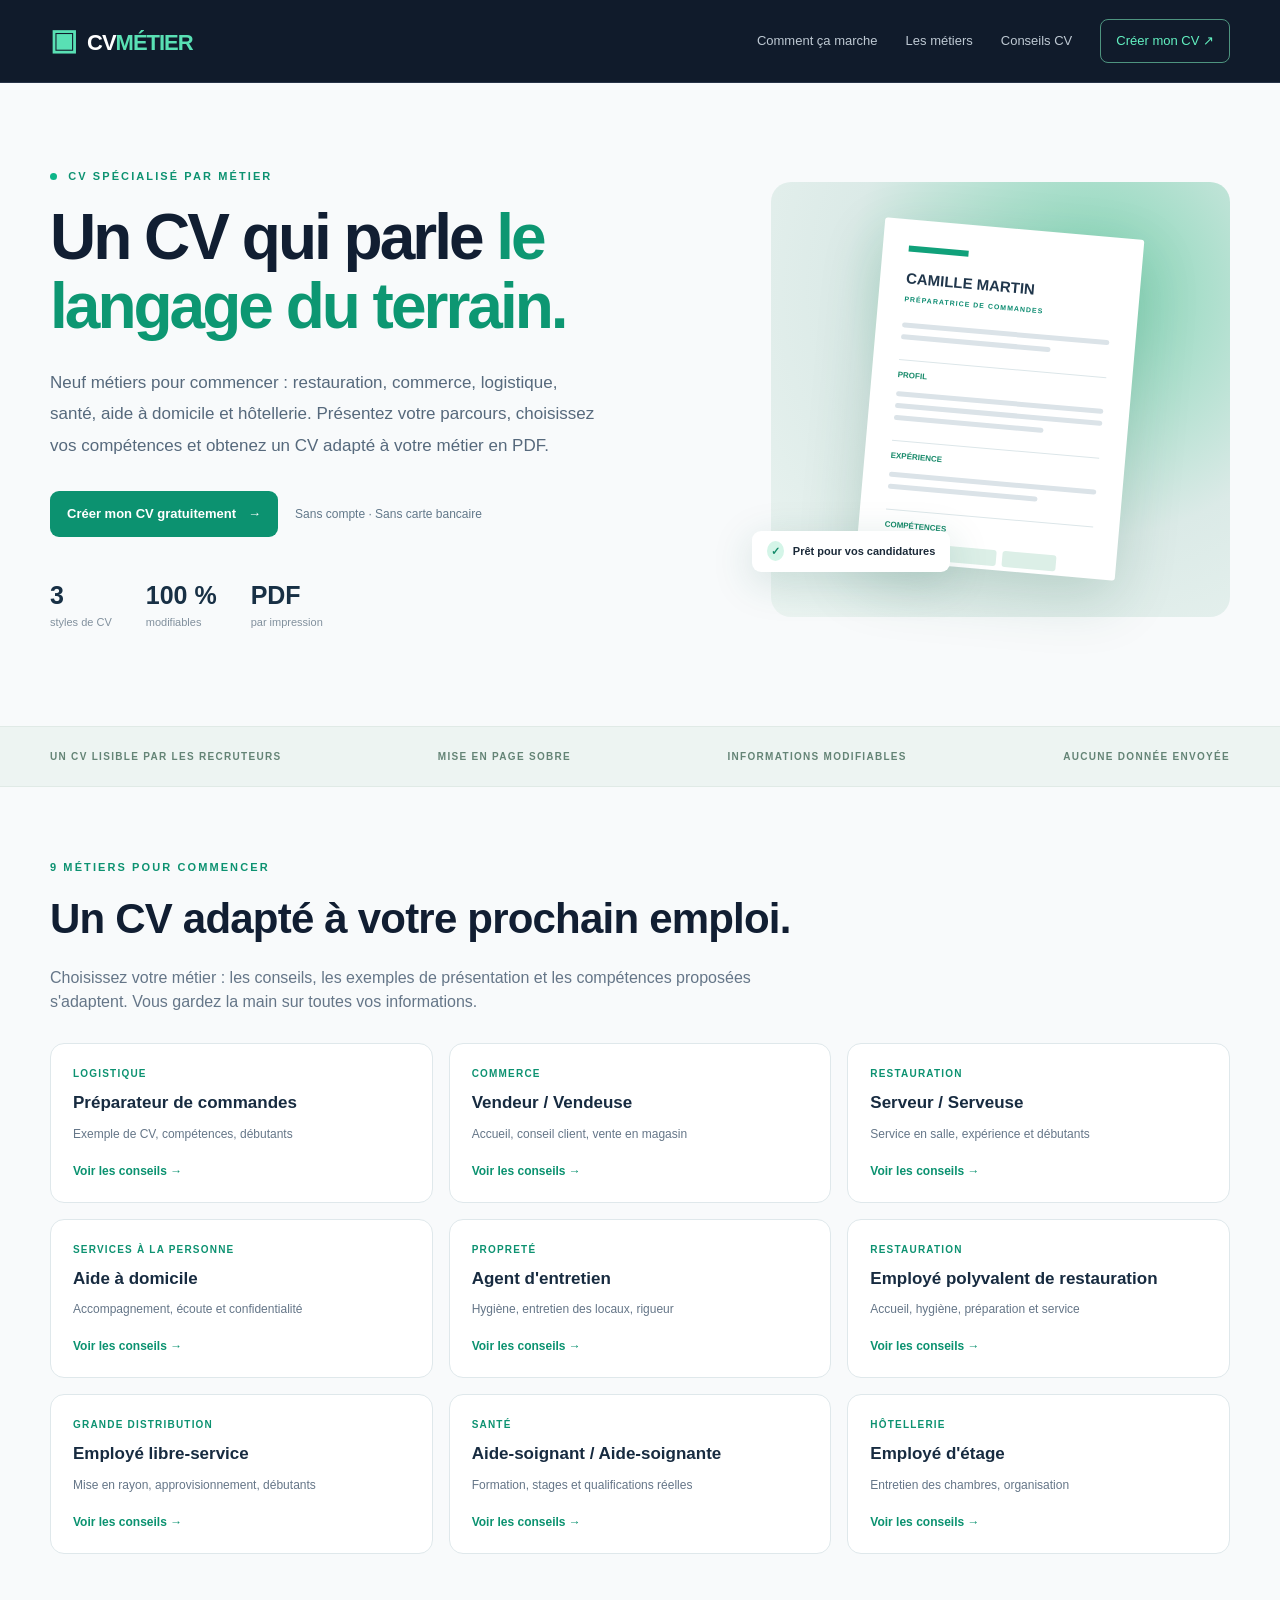
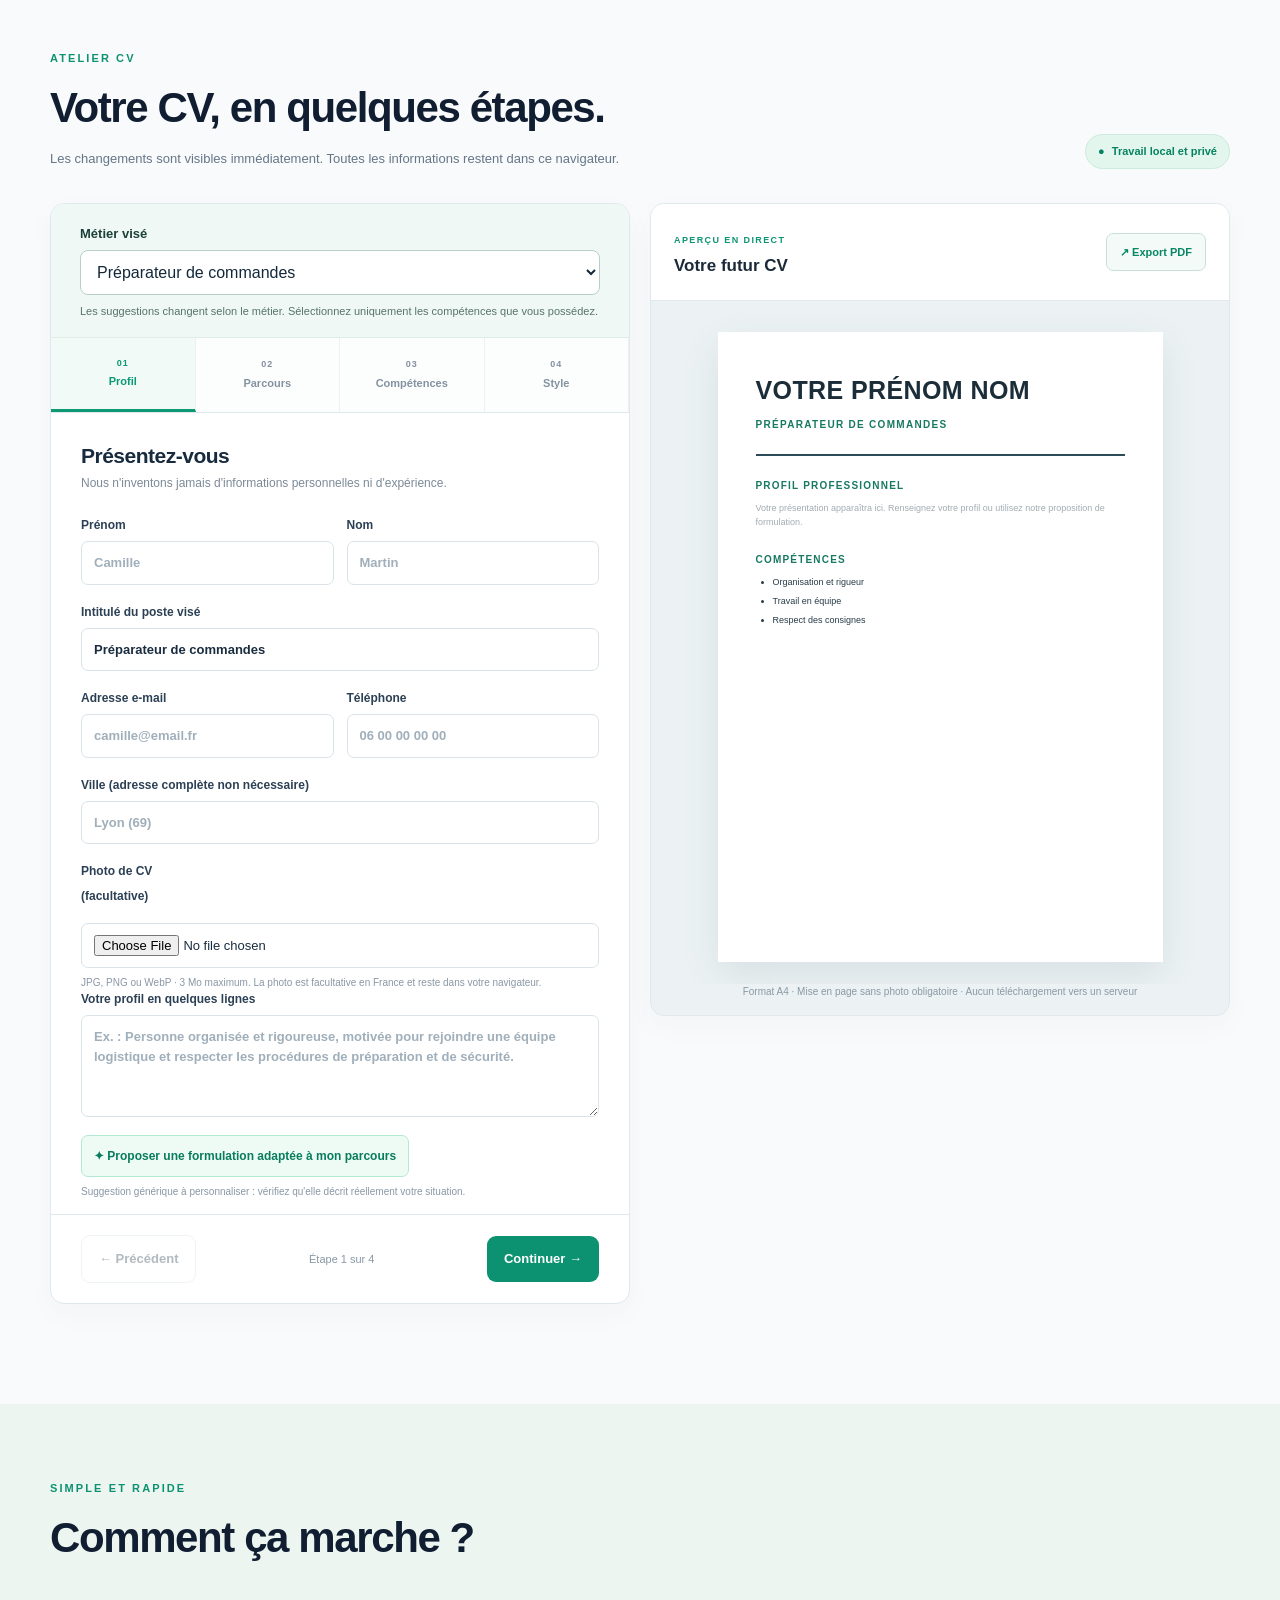
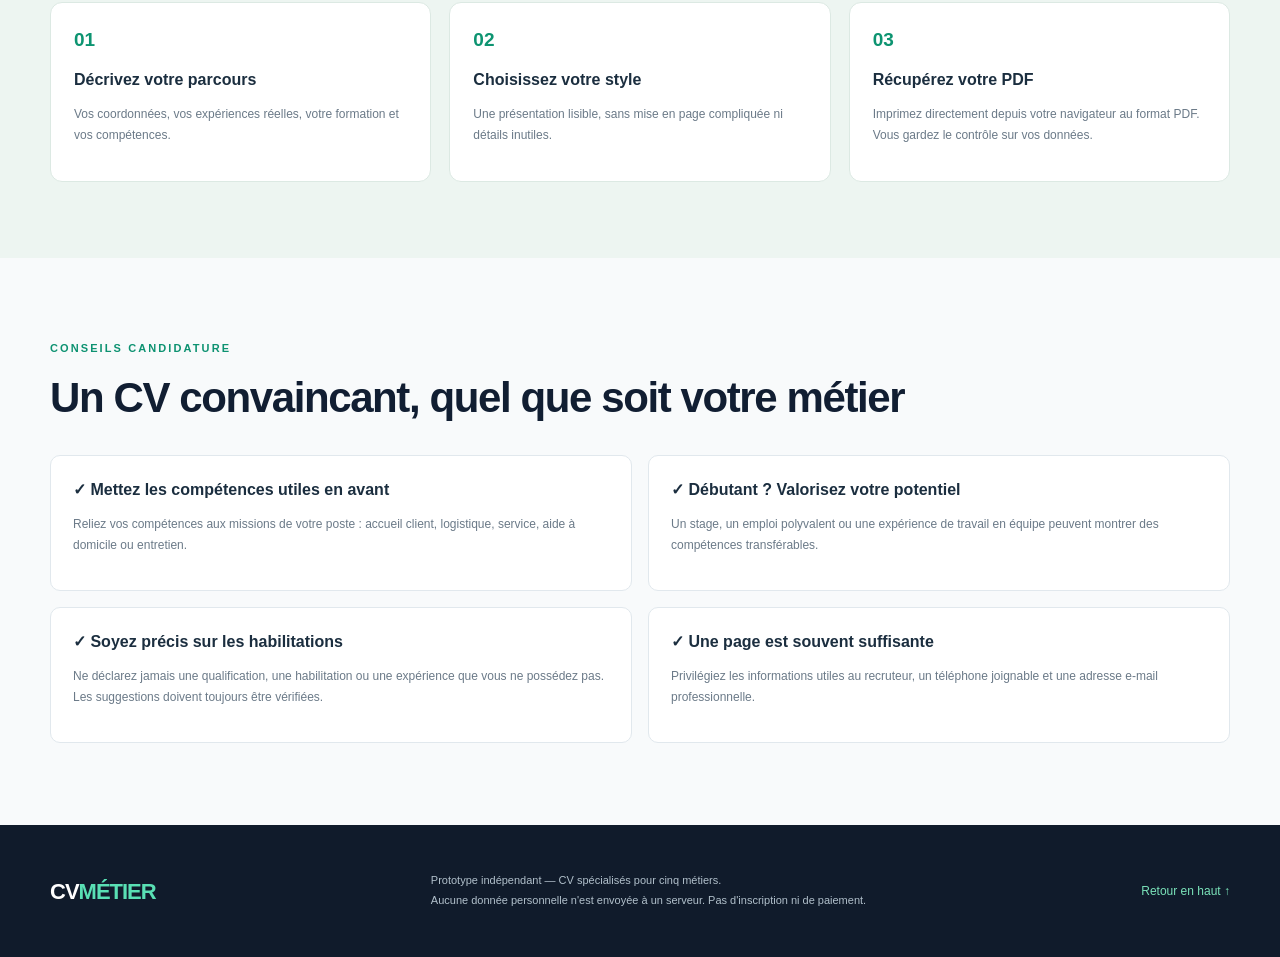
==== commit 8b6d34e8: "Add optional locally processed CV photograph upload in profile step and document preview" ====
--- a/index.html
+++ b/index.html
@@ -37,14 +37,14 @@
       <div class="editor-grid"><div class="editor-pane">
         <div class="job-picker"><label for="job-choice">Métier visé</label><select id="job-choice" aria-describedby="job-hint"><option value="preparateur-commandes">Préparateur de commandes</option><option value="vendeur">Vendeur / Vendeuse</option><option value="serveur">Serveur / Serveuse</option><option value="aide-domicile">Aide à domicile</option><option value="agent-entretien">Agent d’entretien</option><option value="employe-restauration">Employé polyvalent de restauration</option><option value="employe-libre-service">Employé libre-service / Mise en rayon</option><option value="aide-soignant">Aide-soignant / Aide-soignante</option><option value="employe-etage">Employé d'étage / Femme ou valet de chambre</option></select><p id="job-hint">Les suggestions changent selon le métier. Sélectionnez uniquement les compétences que vous possédez.</p></div><div class="stepper" aria-label="Étapes du formulaire"><button class="step current" data-step="0" aria-current="step"><span>01</span>Profil</button><button class="step" data-step="1"><span>02</span>Parcours</button><button class="step" data-step="2"><span>03</span>Compétences</button><button class="step" data-step="3"><span>04</span>Style</button></div>
         <form id="cv-form" autocomplete="on">
-          <div class="form-panel" data-panel="0"><div class="panel-title"><h3>Présentez-vous</h3><p>Nous n'inventons jamais d'informations personnelles ni d'expérience.</p></div><div class="input-row"><label>Prénom<input name="firstName" maxlength="55" autocomplete="given-name" placeholder="Camille" /></label><label>Nom<input name="lastName" maxlength="55" autocomplete="family-name" placeholder="Martin" /></label></div><label>Intitulé du poste visé<input name="jobTitle" maxlength="90" value="Préparateur de commandes" /></label><div class="input-row"><label>Adresse e-mail<input type="email" name="email" maxlength="110" autocomplete="email" placeholder="camille@email.fr" /></label><label>Téléphone<input type="tel" name="phone" maxlength="40" autocomplete="tel" placeholder="06 00 00 00 00" /></label></div><label>Ville (adresse complète non nécessaire)<input name="city" maxlength="90" autocomplete="address-level2" placeholder="Lyon (69)" /></label><label>Votre profil en quelques lignes<textarea name="summary" rows="4" maxlength="650" placeholder="Ex. : Personne organisée et rigoureuse, motivée pour rejoindre une équipe logistique et respecter les procédures de préparation et de sécurité."></textarea></label><button type="button" class="suggest" id="suggest-summary">✦ Proposer une formulation adaptée à mon parcours</button><small class="field-note">Suggestion générique à personnaliser : vérifiez qu'elle décrit réellement votre situation.</small></div>
+          <div class="form-panel" data-panel="0"><div class="panel-title"><h3>Présentez-vous</h3><p>Nous n'inventons jamais d'informations personnelles ni d'expérience.</p></div><div class="input-row"><label>Prénom<input name="firstName" maxlength="55" autocomplete="given-name" placeholder="Camille" /></label><label>Nom<input name="lastName" maxlength="55" autocomplete="family-name" placeholder="Martin" /></label></div><label>Intitulé du poste visé<input name="jobTitle" maxlength="90" value="Préparateur de commandes" /></label><div class="input-row"><label>Adresse e-mail<input type="email" name="email" maxlength="110" autocomplete="email" placeholder="camille@email.fr" /></label><label>Téléphone<input type="tel" name="phone" maxlength="40" autocomplete="tel" placeholder="06 00 00 00 00" /></label></div><label>Ville (adresse complète non nécessaire)<input name="city" maxlength="90" autocomplete="address-level2" placeholder="Lyon (69)" /></label><div class="photo-field"><label for="cv-photo">Photo de CV <span class="field-optional">(facultative)</span></label><input id="cv-photo" name="photo" type="file" accept="image/jpeg,image/png,image/webp" aria-describedby="photo-help"/><small id="photo-help" class="field-note">JPG, PNG ou WebP · 3 Mo maximum. La photo est facultative en France et reste dans votre navigateur.</small><button type="button" class="secondary-button" id="remove-photo" hidden>Retirer la photo</button></div><label>Votre profil en quelques lignes<textarea name="summary" rows="4" maxlength="650" placeholder="Ex. : Personne organisée et rigoureuse, motivée pour rejoindre une équipe logistique et respecter les procédures de préparation et de sécurité."></textarea></label><button type="button" class="suggest" id="suggest-summary">✦ Proposer une formulation adaptée à mon parcours</button><small class="field-note">Suggestion générique à personnaliser : vérifiez qu'elle décrit réellement votre situation.</small></div>
           <div class="form-panel" data-panel="1" hidden><div class="panel-title"><h3>Votre expérience</h3><p>Vous débutez ? Indiquez une expérience transférable, un stage ou laissez ce champ vide.</p></div><div class="radio-card"><label><input type="radio" name="experienceLevel" value="beginner" checked/> Je débute dans la logistique</label><label><input type="radio" name="experienceLevel" value="experienced"/> J'ai déjà une expérience dans ce métier</label></div><label>Entreprise ou structure<input name="employer" maxlength="110" placeholder="Ex. : Entreprise, association, stage…" /></label><div class="input-row"><label>Poste occupé<input name="pastRole" maxlength="100" placeholder="Ex. : Employé polyvalent" /></label><label>Période<input name="period" maxlength="60" placeholder="Ex. : 2023 – 2025" /></label></div><label>Activités réellement réalisées<textarea name="tasks" rows="5" maxlength="800" placeholder="Une activité par ligne. Ex. : Préparer les colis et vérifier les quantités"></textarea></label><div class="tip"><strong>Conseil :</strong> utilisez des verbes d'action et indiquez seulement ce que vous avez réellement fait.</div><div class="separator"></div><h4>Formation</h4><label>Diplôme ou formation<input name="degree" maxlength="140" placeholder="Ex. : CAP Opérateur logistique" /></label><div class="input-row"><label>Établissement<input name="school" maxlength="120" placeholder="Ex. : Lycée professionnel" /></label><label>Année<input name="graduation" maxlength="40" placeholder="Ex. : 2024" /></label></div></div>
           <div class="form-panel" data-panel="2" hidden><div class="panel-title"><h3>Vos compétences</h3><p>Sélectionnez uniquement celles que vous maîtrisez. Évitez toute compétence ou habilitation non obtenue.</p></div><div id="skills" class="skill-grid"><label><input type="checkbox" value="Organisation et rigueur" checked/> Organisation et rigueur</label><label><input type="checkbox" value="Travail en équipe" checked/> Travail en équipe</label><label><input type="checkbox" value="Respect des consignes" checked/> Respect des consignes</label><label><input type="checkbox" value="Préparation de commandes"/> Préparation de commandes</label><label><input type="checkbox" value="Contrôle des quantités"/> Contrôle des quantités</label><label><input type="checkbox" value="Conditionnement et étiquetage"/> Conditionnement et étiquetage</label><label><input type="checkbox" value="Utilisation d'un terminal RF"/> Utilisation d'un terminal RF</label><label><input type="checkbox" value="Gestion des stocks"/> Gestion des stocks</label><label><input type="checkbox" value="Respect des règles de sécurité"/> Respect des règles de sécurité</label><label><input type="checkbox" value="CACES (si obtenu)"/> CACES (si obtenu)</label></div><label>Autres compétences personnelles<textarea name="otherSkills" rows="3" maxlength="320" placeholder="Une compétence par ligne, si elle est réellement maîtrisée"></textarea></label><div class="separator"></div><label>Informations complémentaires (facultatif)<textarea name="extras" rows="4" maxlength="450" placeholder="Ex. : Disponibilité, permis B, langues… uniquement si pertinent"></textarea></label></div>
           <div class="form-panel" data-panel="3" hidden><div class="panel-title"><h3>La dernière touche</h3><p>Choisissez un modèle et exportez le résultat. L'export PDF est gratuit dans cette version de lancement.</p></div><fieldset class="theme-picks"><legend>Modèle de CV</legend><label><input type="radio" name="theme" value="classic" checked/><span class="swatch classic"></span><span>Classique</span></label><label><input type="radio" name="theme" value="forest"/><span class="swatch forest"></span><span>Émeraude</span></label><label><input type="radio" name="theme" value="blue"/><span class="swatch blue"></span><span>Bleu pro</span></label></fieldset><div class="tip"><strong>Astuce :</strong> pour obtenir le PDF, sélectionnez « Enregistrer au format PDF » dans la fenêtre d'impression. Désactivez les en-têtes et pieds de page du navigateur si besoin.</div><button type="button" class="primary-button full" id="export">Télécharger / imprimer mon CV en PDF <span aria-hidden="true">↗</span></button><button type="button" class="secondary-button full" id="reset">Effacer toutes mes informations</button></div>
           <div class="form-actions"><button type="button" class="secondary-button" id="previous" disabled>← Précédent</button><span id="step-counter">Étape 1 sur 4</span><button type="button" class="primary-button" id="next">Continuer →</button></div>
         </form>
       </div>
-      <div class="preview-pane"><div class="preview-header"><div><span class="preview-eyebrow">APERÇU EN DIRECT</span><h3>Votre futur CV</h3></div><button class="mini-button" id="print-top" type="button" aria-label="Imprimer le CV">↗ Export PDF</button></div><div class="paper-wrap"><article id="cv-preview" class="cv-paper theme-classic" aria-label="Aperçu de votre CV"><header class="cv-head"><h2 id="out-name">VOTRE PRÉNOM NOM</h2><p id="out-job">PRÉPARATEUR DE COMMANDES</p><p id="out-contact"></p></header><section class="cv-section" id="sec-summary"><h3>Profil professionnel</h3><p id="out-summary" class="placeholder-text">Votre présentation apparaîtra ici. Renseignez votre profil ou utilisez notre proposition de formulation.</p></section><section class="cv-section" id="sec-experience" hidden><h3>Expérience professionnelle</h3><h4 id="out-position"></h4><p class="cv-caption" id="out-period"></p><ul id="out-tasks"></ul></section><section class="cv-section" id="sec-education" hidden><h3>Formation</h3><h4 id="out-degree"></h4><p class="cv-caption" id="out-school"></p></section><section class="cv-section" id="sec-skills"><h3>Compétences</h3><ul class="skill-list" id="out-skills"></ul></section><section class="cv-section" id="sec-extras" hidden><h3>Informations complémentaires</h3><p id="out-extras"></p></section></article></div><p class="preview-note">Format A4 · Mise en page sans photo obligatoire · Aucun téléchargement vers un serveur</p></div>
+      <div class="preview-pane"><div class="preview-header"><div><span class="preview-eyebrow">APERÇU EN DIRECT</span><h3>Votre futur CV</h3></div><button class="mini-button" id="print-top" type="button" aria-label="Imprimer le CV">↗ Export PDF</button></div><div class="paper-wrap"><article id="cv-preview" class="cv-paper theme-classic" aria-label="Aperçu de votre CV"><header class="cv-head"><img id="out-photo" class="cv-photo" alt="Photo du candidat" hidden /><h2 id="out-name">VOTRE PRÉNOM NOM</h2><p id="out-job">PRÉPARATEUR DE COMMANDES</p><p id="out-contact"></p></header><section class="cv-section" id="sec-summary"><h3>Profil professionnel</h3><p id="out-summary" class="placeholder-text">Votre présentation apparaîtra ici. Renseignez votre profil ou utilisez notre proposition de formulation.</p></section><section class="cv-section" id="sec-experience" hidden><h3>Expérience professionnelle</h3><h4 id="out-position"></h4><p class="cv-caption" id="out-period"></p><ul id="out-tasks"></ul></section><section class="cv-section" id="sec-education" hidden><h3>Formation</h3><h4 id="out-degree"></h4><p class="cv-caption" id="out-school"></p></section><section class="cv-section" id="sec-skills"><h3>Compétences</h3><ul class="skill-list" id="out-skills"></ul></section><section class="cv-section" id="sec-extras" hidden><h3>Informations complémentaires</h3><p id="out-extras"></p></section></article></div><p class="preview-note">Format A4 · Mise en page sans photo obligatoire · Aucun téléchargement vers un serveur</p></div>
       </div>
     </section>
     <section class="how-section" id="comment"><div class="shell"><div class="eyebrow">SIMPLE ET RAPIDE</div><h2>Comment ça marche ?</h2><div class="three"><div><span class="number">01</span><h3>Décrivez votre parcours</h3><p>Vos coordonnées, vos expériences réelles, votre formation et vos compétences.</p></div><div><span class="number">02</span><h3>Choisissez votre style</h3><p>Une présentation lisible, sans mise en page compliquée ni détails inutiles.</p></div><div><span class="number">03</span><h3>Récupérez votre PDF</h3><p>Imprimez directement depuis votre navigateur au format PDF. Vous gardez le contrôle sur vos données.</p></div></div></div></section>
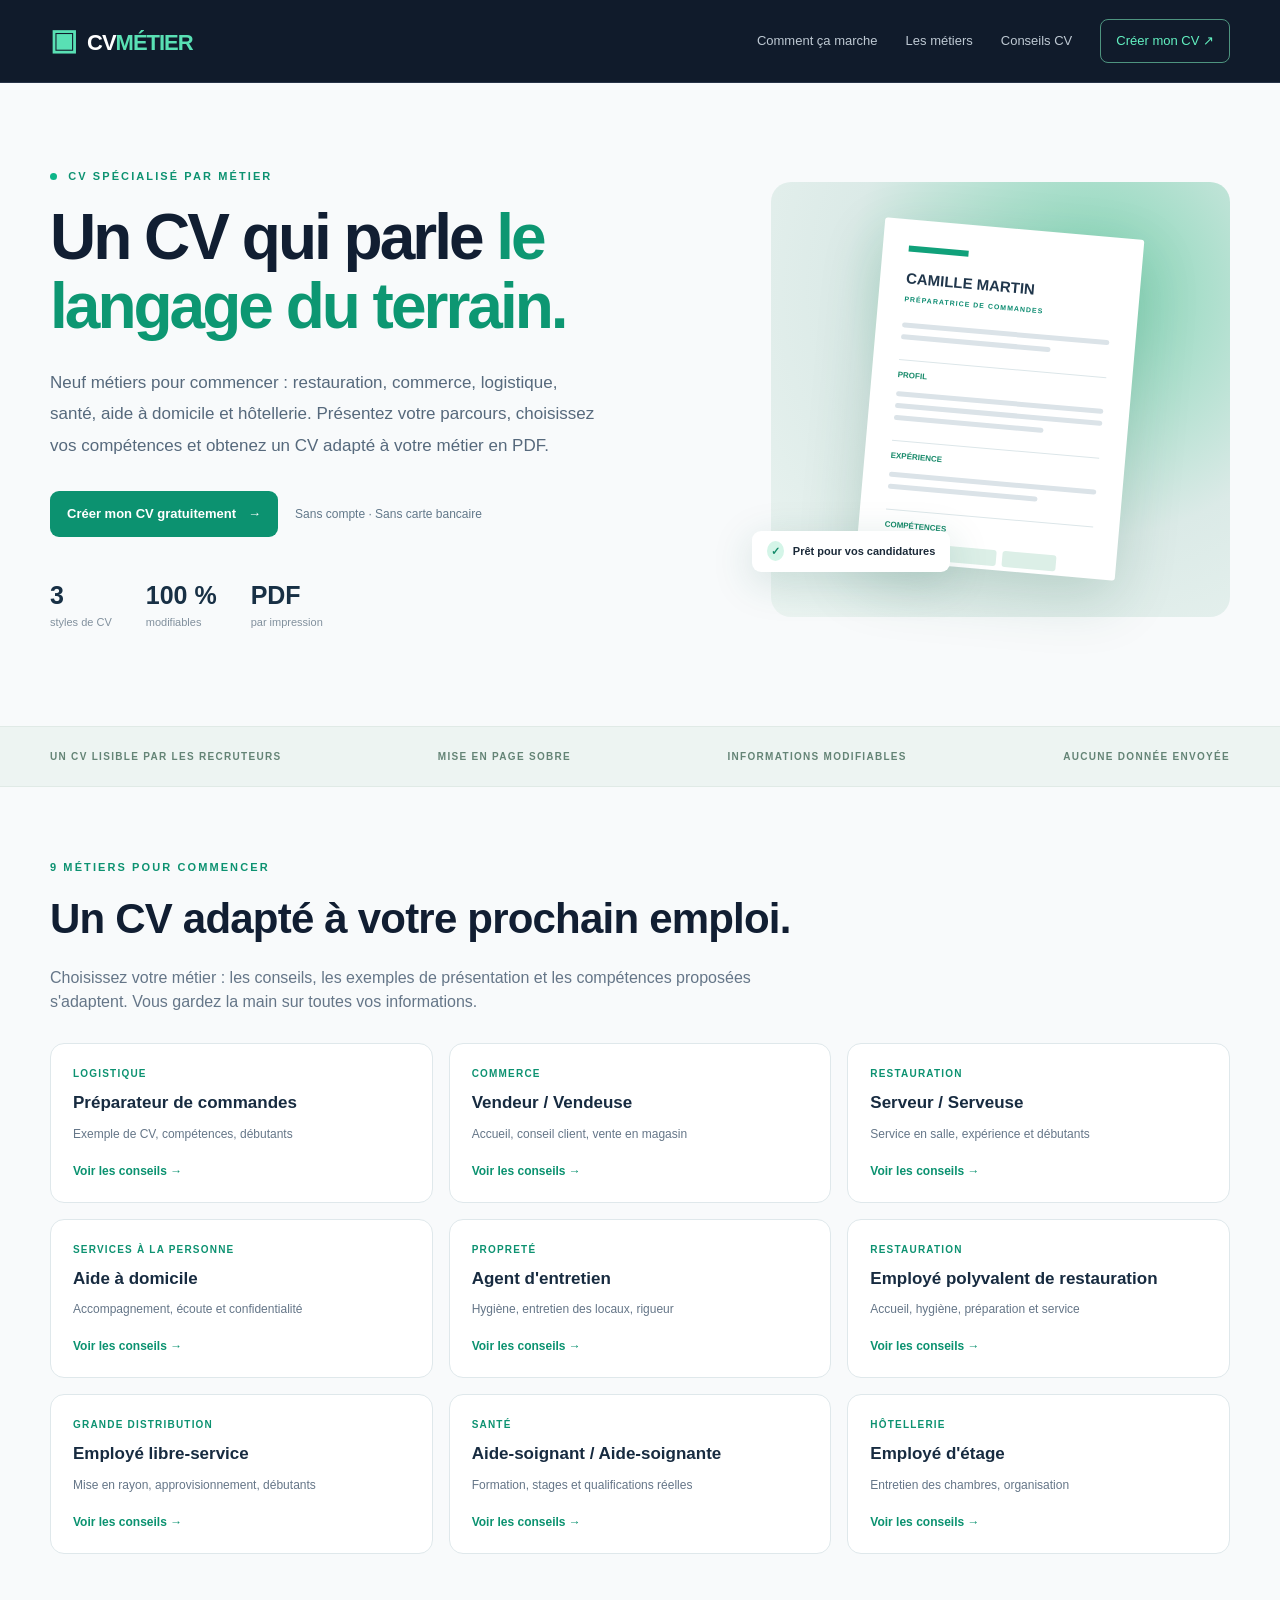
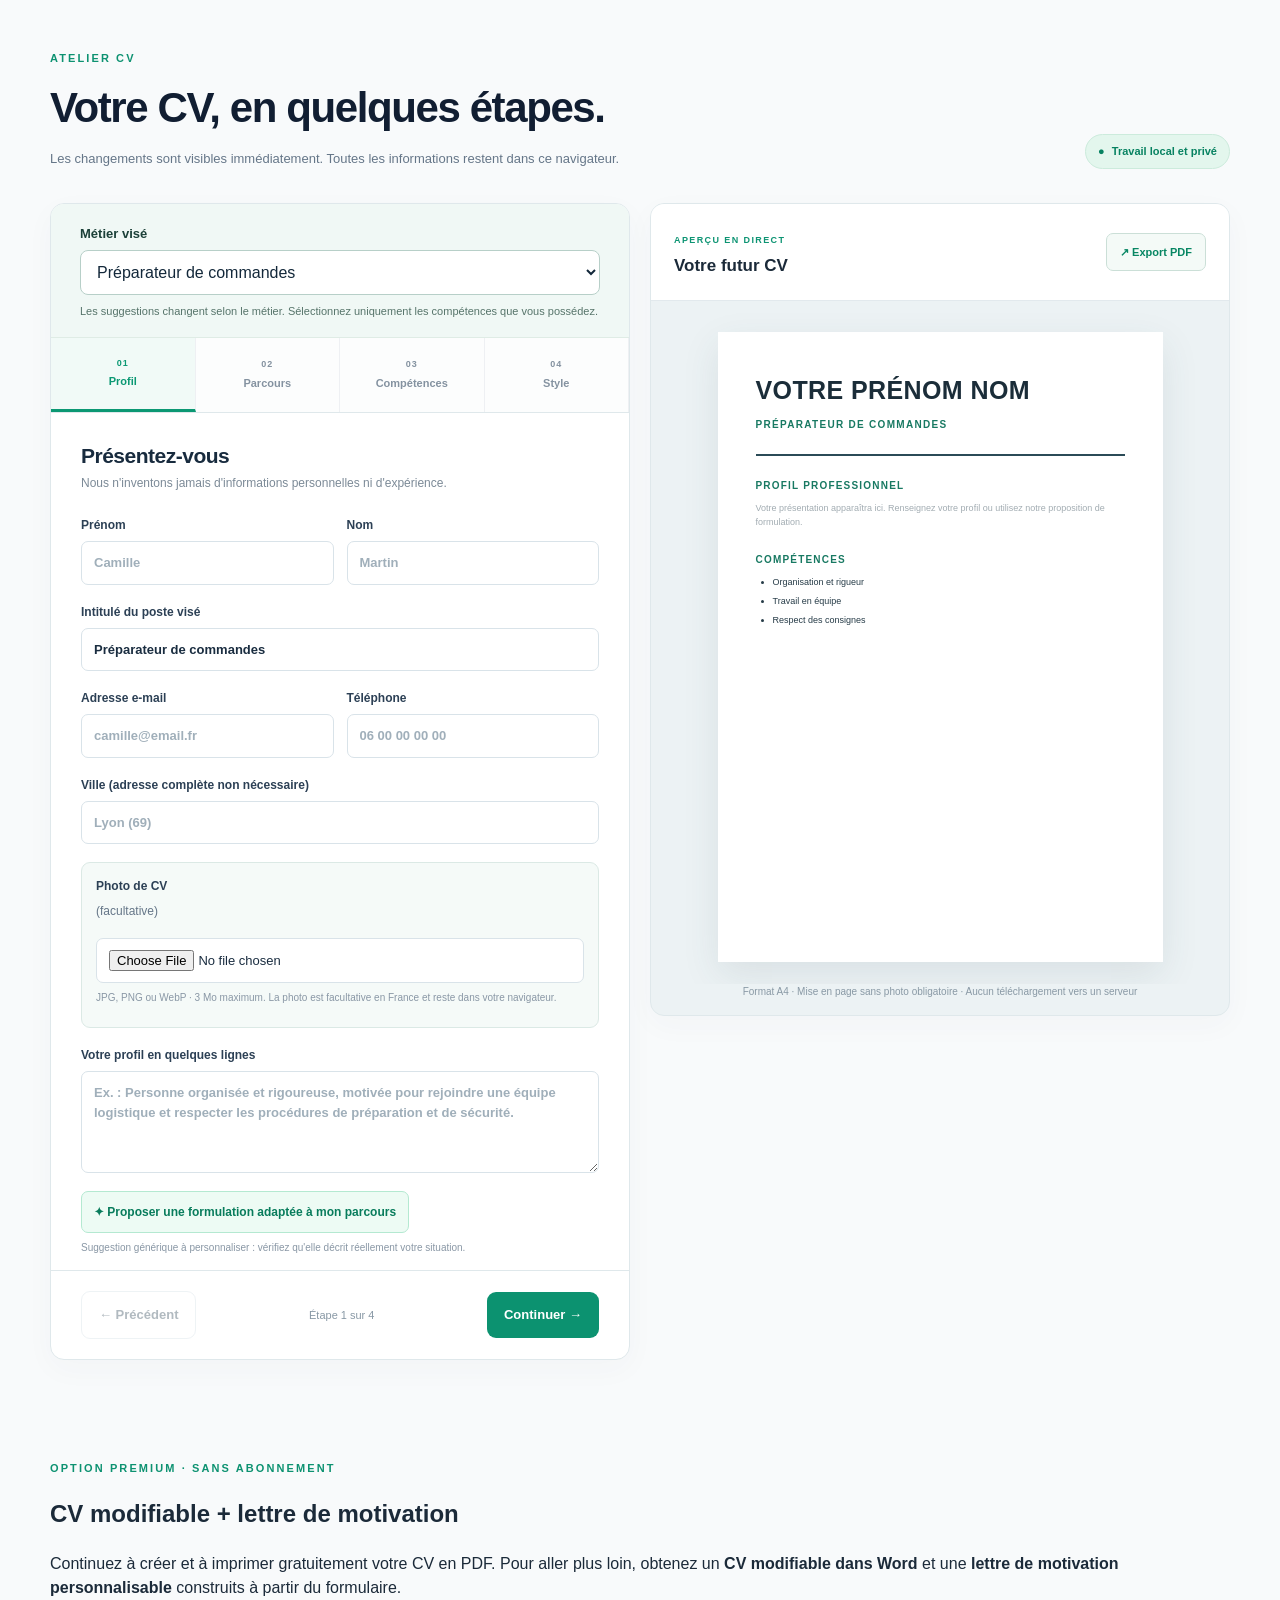
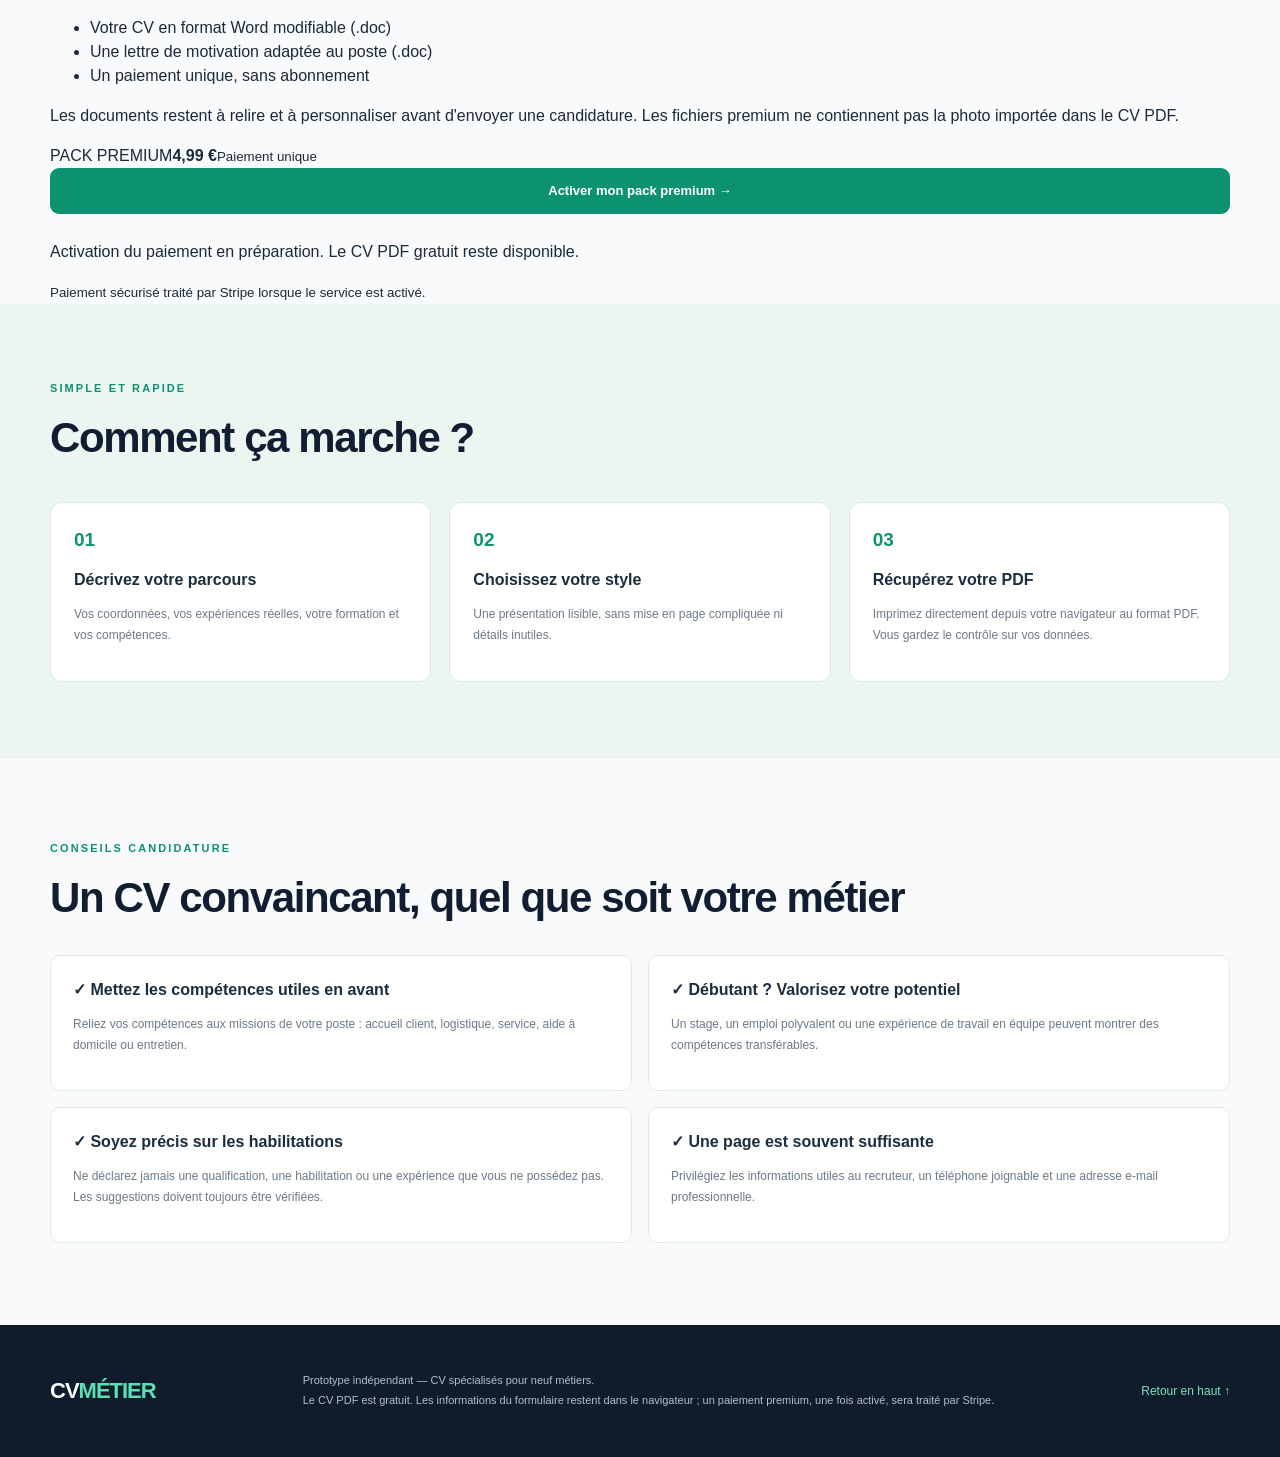
==== commit 7f1a8287: "Present 4.99 EUR one-time premium bundle while keeping PDF download free" ====
--- a/index.html
+++ b/index.html
@@ -10,6 +10,7 @@
   <link rel="stylesheet" href="./styles.css" />
   <script src="./metiers.js" defer></script>
   <script src="./app.js" defer></script>
+  <script src="./payment.js" defer></script>
 </head>
 <body>
   <a class="skip" href="#editeur">Aller au formulaire</a>
@@ -47,10 +48,16 @@
       <div class="preview-pane"><div class="preview-header"><div><span class="preview-eyebrow">APERÇU EN DIRECT</span><h3>Votre futur CV</h3></div><button class="mini-button" id="print-top" type="button" aria-label="Imprimer le CV">↗ Export PDF</button></div><div class="paper-wrap"><article id="cv-preview" class="cv-paper theme-classic" aria-label="Aperçu de votre CV"><header class="cv-head"><img id="out-photo" class="cv-photo" alt="Photo du candidat" hidden /><h2 id="out-name">VOTRE PRÉNOM NOM</h2><p id="out-job">PRÉPARATEUR DE COMMANDES</p><p id="out-contact"></p></header><section class="cv-section" id="sec-summary"><h3>Profil professionnel</h3><p id="out-summary" class="placeholder-text">Votre présentation apparaîtra ici. Renseignez votre profil ou utilisez notre proposition de formulation.</p></section><section class="cv-section" id="sec-experience" hidden><h3>Expérience professionnelle</h3><h4 id="out-position"></h4><p class="cv-caption" id="out-period"></p><ul id="out-tasks"></ul></section><section class="cv-section" id="sec-education" hidden><h3>Formation</h3><h4 id="out-degree"></h4><p class="cv-caption" id="out-school"></p></section><section class="cv-section" id="sec-skills"><h3>Compétences</h3><ul class="skill-list" id="out-skills"></ul></section><section class="cv-section" id="sec-extras" hidden><h3>Informations complémentaires</h3><p id="out-extras"></p></section></article></div><p class="preview-note">Format A4 · Mise en page sans photo obligatoire · Aucun téléchargement vers un serveur</p></div>
       </div>
     </section>
+<section class="premium-section" id="premium"><div class="shell premium-grid"><div>
+<div class="eyebrow">OPTION PREMIUM · SANS ABONNEMENT</div><h2>CV modifiable + lettre de motivation</h2>
+<p>Continuez à créer et à imprimer gratuitement votre CV en PDF. Pour aller plus loin, obtenez un <strong>CV modifiable dans Word</strong> et une <strong>lettre de motivation personnalisable</strong> construits à partir du formulaire.</p>
+<ul><li>Votre CV en format Word modifiable (.doc)</li><li>Une lettre de motivation adaptée au poste (.doc)</li><li>Un paiement unique, sans abonnement</li></ul>
+<p class="premium-disclaimer">Les documents restent à relire et à personnaliser avant d'envoyer une candidature. Les fichiers premium ne contiennent pas la photo importée dans le CV PDF.</p>
+</div><div class="premium-price-card"><span>PACK PREMIUM</span><strong>4,99 €</strong><small>Paiement unique</small><button type="button" id="buy-premium" class="primary-button full" disabled>Activer mon pack premium →</button><p id="premium-status" role="status">Activation du paiement en préparation. Le CV PDF gratuit reste disponible.</p><small>Paiement sécurisé traité par Stripe lorsque le service est activé.</small></div></div></section>
     <section class="how-section" id="comment"><div class="shell"><div class="eyebrow">SIMPLE ET RAPIDE</div><h2>Comment ça marche ?</h2><div class="three"><div><span class="number">01</span><h3>Décrivez votre parcours</h3><p>Vos coordonnées, vos expériences réelles, votre formation et vos compétences.</p></div><div><span class="number">02</span><h3>Choisissez votre style</h3><p>Une présentation lisible, sans mise en page compliquée ni détails inutiles.</p></div><div><span class="number">03</span><h3>Récupérez votre PDF</h3><p>Imprimez directement depuis votre navigateur au format PDF. Vous gardez le contrôle sur vos données.</p></div></div></div></section>
     <section class="advice shell" id="conseils"><div class="eyebrow">CONSEILS CANDIDATURE</div><h2>Un CV convaincant, quel que soit votre métier</h2><div class="advice-grid"><article><h3>✓ Mettez les compétences utiles en avant</h3><p>Reliez vos compétences aux missions de votre poste : accueil client, logistique, service, aide à domicile ou entretien.</p></article><article><h3>✓ Débutant ? Valorisez votre potentiel</h3><p>Un stage, un emploi polyvalent ou une expérience de travail en équipe peuvent montrer des compétences transférables.</p></article><article><h3>✓ Soyez précis sur les habilitations</h3><p>Ne déclarez jamais une qualification, une habilitation ou une expérience que vous ne possédez pas. Les suggestions doivent toujours être vérifiées.</p></article><article><h3>✓ Une page est souvent suffisante</h3><p>Privilégiez les informations utiles au recruteur, un téléphone joignable et une adresse e-mail professionnelle.</p></article></div></section>
   </main>
-  <footer class="footer"><div class="shell footer-inner"><span class="brand">CV<span>MÉTIER</span></span><p>Prototype indépendant — CV spécialisés pour cinq métiers.<br>Aucune donnée personnelle n'est envoyée à un serveur. Pas d'inscription ni de paiement.</p><a href="#accueil">Retour en haut ↑</a></div></footer>
+  <footer class="footer"><div class="shell footer-inner"><span class="brand">CV<span>MÉTIER</span></span><p>Prototype indépendant — CV spécialisés pour neuf métiers.<br>Le CV PDF est gratuit. Les informations du formulaire restent dans le navigateur ; un paiement premium, une fois activé, sera traité par Stripe.</p><a href="#accueil">Retour en haut ↑</a></div></footer>
   <div class="print-only" aria-hidden="true"></div>
 </body>
 </html>
--- a/styles.css
+++ b/styles.css
@@ -31,3 +31,14 @@
 @media(max-width:900px){.career-grid{grid-template-columns:repeat(2,minmax(0,1fr))}.career-tips{grid-template-columns:1fr}}
 @media(max-width:600px){.career-grid{grid-template-columns:1fr}.job-picker{padding:18px}.career-landing{padding-top:45px}.career-landing h1{font-size:32px}}
 @media print{.job-picker,.careers{display:none!important}}
+
+/* Optional profile photo: screen preview and actual A4 PDF printing */
+.photo-field{margin-bottom:18px;padding:14px;border:1px solid #dbe9e5;border-radius:9px;background:#f5faf8}
+.photo-field>label{display:block;font-size:12px;font-weight:750;color:#2c4055;margin-bottom:8px}
+.photo-field input[type=file]{display:block;width:100%;padding:8px;border:1px solid #d9e3e9;border-radius:7px;background:white;font-size:12px}
+.photo-field .field-optional{font-weight:400;color:#657688}
+.photo-field .field-note{margin-bottom:8px;line-height:1.5}
+.photo-field #remove-photo{font-size:11px;padding:8px 10px;min-height:34px}
+.cv-head{display:flow-root}
+.cv-photo{float:right;width:85px;height:105px;object-fit:cover;object-position:center top;border-radius:5px;margin:0 0 12px 16px;border:1px solid #dfe8eb}
+@media print{.cv-photo{width:27mm!important;height:34mm!important;margin:0 0 5mm 7mm!important;object-fit:cover!important;break-inside:avoid!important}}
